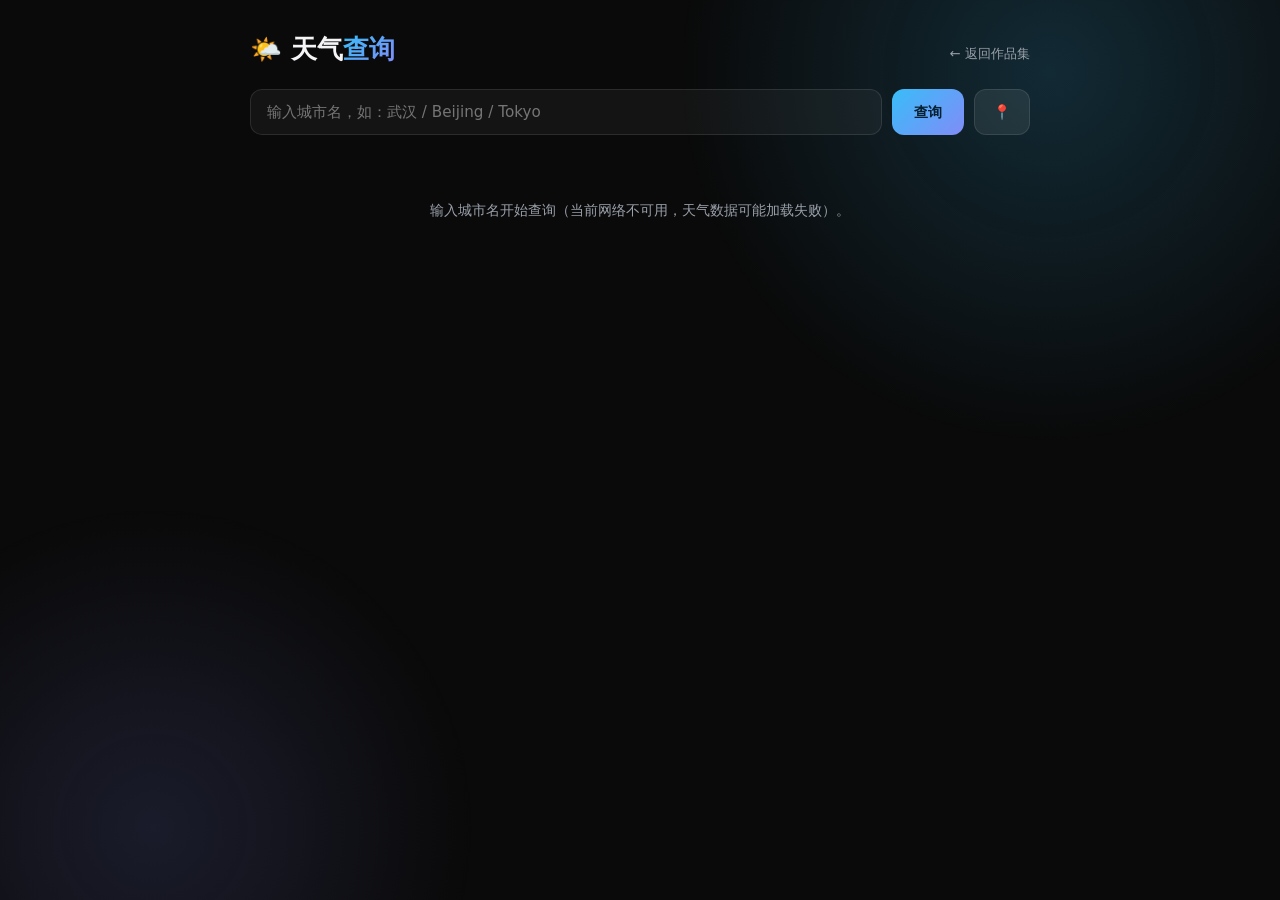
==== weather/index.html @ 60bd914d "feat: Vibe Coding 个人作品集 + 5 个实践工具项目 - 个人作品集网站（深色科技感单页） - 待办事项应用（进阶版） - Markdown 笔记应用 - 番茄钟计时器 - 天气查询" ====
<!DOCTYPE html>
<html lang="zh-CN">
<head>
<meta charset="UTF-8" />
<meta name="viewport" content="width=device-width, initial-scale=1.0" />
<title>天气查询</title>
<style>
  :root {
    --bg: #0a0a0a;
    --panel: rgba(255,255,255,.045);
    --panel-2: rgba(255,255,255,.08);
    --border: rgba(255,255,255,.1);
    --text: #f5f5f7;
    --muted: #9aa0aa;
    --sky-1: #38bdf8;
    --sky-2: #818cf8;
    --font: -apple-system,BlinkMacSystemFont,"Segoe UI","PingFang SC","Microsoft YaHei",system-ui,sans-serif;
  }
  * { box-sizing: border-box; margin: 0; padding: 0; }
  body {
    font-family: var(--font); background: var(--bg); color: var(--text);
    min-height: 100vh; padding: 32px 20px 60px; -webkit-font-smoothing: antialiased;
  }
  body::before {
    content: ""; position: fixed; inset: 0; z-index: -1; pointer-events: none;
    background:
      radial-gradient(600px 600px at 82% 8%, rgba(56,189,248,.18), transparent 62%),
      radial-gradient(520px 520px at 12% 92%, rgba(129,140,248,.14), transparent 62%);
  }
  .wrap { max-width: 780px; margin: 0 auto; }
  .head { display: flex; align-items: baseline; justify-content: space-between; margin-bottom: 22px; }
  h1 { font-size: 1.6rem; font-weight: 800; }
  h1 span { background: linear-gradient(135deg, var(--sky-1), var(--sky-2)); -webkit-background-clip: text; background-clip: text; color: transparent; }
  .head a { font-size: .82rem; color: var(--muted); text-decoration: none; }
  .head a:hover { color: var(--sky-1); }

  /* 搜索 */
  .search-row { display: flex; gap: 10px; margin-bottom: 8px; }
  .search-row input {
    flex: 1; font: inherit; font-size: .95rem; color: var(--text);
    background: var(--panel); border: 1px solid var(--border); border-radius: 12px;
    padding: 13px 16px; outline: none; transition: border-color .2s ease, box-shadow .2s ease;
  }
  .search-row input:focus { border-color: var(--sky-1); box-shadow: 0 0 0 3px rgba(56,189,248,.15); }
  .btn {
    font: inherit; font-size: .9rem; font-weight: 700; cursor: pointer; white-space: nowrap;
    border: none; border-radius: 12px; padding: 13px 22px; color: #052030;
    background: linear-gradient(135deg, var(--sky-1), var(--sky-2));
    transition: transform .2s ease, filter .2s ease;
  }
  .btn:hover { transform: translateY(-1px); filter: brightness(1.07); }
  .btn--ghost {
    background: var(--panel-2); color: var(--text); border: 1px solid var(--border);
    font-weight: 600; padding: 13px 18px;
  }
  .btn--ghost:hover { border-color: var(--sky-1); filter: none; }

  .suggest {
    position: relative; margin-bottom: 10px;
    background: var(--panel); border: 1px solid var(--border); border-radius: 12px;
    overflow: hidden; display: none;
  }
  .suggest.is-open { display: block; }
  .suggest button {
    display: block; width: 100%; text-align: left; padding: 11px 16px;
    font: inherit; font-size: .88rem; color: var(--text); background: transparent;
    border: none; border-bottom: 1px solid rgba(255,255,255,.05); cursor: pointer;
  }
  .suggest button:last-child { border-bottom: none; }
  .suggest button:hover { background: var(--panel-2); }
  .suggest small { color: var(--muted); margin-left: 6px; }

  /* 收藏 */
  .favs { display: flex; flex-wrap: wrap; gap: 8px; margin: 14px 0 22px; min-height: 0; }
  .fav {
    display: inline-flex; align-items: center; gap: 8px; font-size: .82rem;
    padding: 7px 12px; border-radius: 999px; cursor: pointer;
    background: var(--panel); border: 1px solid var(--border); color: var(--text);
    transition: all .2s ease;
  }
  .fav:hover { border-color: var(--sky-1); background: var(--panel-2); }
  .fav .x { color: var(--muted); font-size: .78rem; }
  .fav .x:hover { color: #f87171; }

  /* 当前天气 */
  .current {
    background: var(--panel); border: 1px solid var(--border); border-radius: 22px;
    padding: 26px 28px; margin-bottom: 18px; display: none;
  }
  .current.is-on { display: block; animation: rise .35s ease; }
  @keyframes rise { from { opacity: 0; transform: translateY(10px); } }
  .current__top { display: flex; justify-content: space-between; gap: 18px; align-items: flex-start; }
  .current__city { font-size: 1.15rem; font-weight: 700; }
  .current__time { font-size: .78rem; color: var(--muted); margin-top: 2px; }
  .current__icon { font-size: 3.4rem; line-height: 1; }
  .current__temp { display: flex; align-items: flex-end; gap: 6px; margin: 10px 0 4px; }
  .current__temp b { font-size: 3.4rem; font-weight: 800; line-height: 1; font-variant-numeric: tabular-nums; }
  .current__temp span { font-size: 1rem; color: var(--muted); padding-bottom: 8px; }
  .current__desc { color: var(--muted); font-size: .92rem; }
  .current__grid { display: grid; grid-template-columns: repeat(4, 1fr); gap: 10px; margin-top: 20px; }
  .metric { background: rgba(255,255,255,.03); border: 1px solid var(--border); border-radius: 13px; padding: 12px; text-align: center; }
  .metric b { display: block; font-size: 1.05rem; font-variant-numeric: tabular-nums; }
  .metric span { font-size: .72rem; color: var(--muted); }

  /* 预报 */
  .forecast { display: none; }
  .forecast.is-on { display: block; }
  .forecast h2 { font-size: .82rem; letter-spacing: .12em; color: var(--muted); text-transform: uppercase; margin-bottom: 12px; }
  .forecast__list { display: grid; grid-template-columns: repeat(5, 1fr); gap: 10px; }
  .day {
    background: var(--panel); border: 1px solid var(--border); border-radius: 15px;
    padding: 14px 10px; text-align: center; transition: border-color .2s ease, transform .2s ease;
  }
  .day:hover { border-color: var(--sky-1); transform: translateY(-2px); }
  .day__name { font-size: .78rem; color: var(--muted); }
  .day__icon { font-size: 1.6rem; margin: 6px 0; }
  .day__hi { font-size: .9rem; font-weight: 700; }
  .day__lo { font-size: .76rem; color: var(--muted); }

  /* 状态提示 */
  .hint { text-align: center; color: var(--muted); font-size: .88rem; padding: 30px 0; }
  .hint--error { color: #fca5a5; }
  .spinner {
    width: 26px; height: 26px; border-radius: 50%; margin: 0 auto 12px;
    border: 2.5px solid rgba(255,255,255,.12); border-top-color: var(--sky-1);
    animation: spin .8s linear infinite;
  }
  @keyframes spin { to { transform: rotate(360deg); } }

  @media (max-width: 640px) {
    .current__grid { grid-template-columns: repeat(2, 1fr); }
    .forecast__list { grid-template-columns: repeat(3, 1fr); }
    .search-row { flex-wrap: wrap; }
    .search-row input { flex: 1 1 100%; }
  }
</style>
</head>
<body>
<div class="wrap">
  <div class="head">
    <h1>🌤️ 天气<span>查询</span></h1>
    <a href="../index.html">← 返回作品集</a>
  </div>

  <div class="search-row">
    <input id="cityInput" type="search" placeholder="输入城市名，如：武汉 / Beijing / Tokyo" autocomplete="off" />
    <button class="btn" id="searchBtn">查询</button>
    <button class="btn btn--ghost" id="locateBtn" title="使用当前定位">📍</button>
  </div>
  <div class="suggest" id="suggest"></div>

  <div class="favs" id="favs"></div>

  <div class="current" id="current">
    <div class="current__top">
      <div>
        <div class="current__city" id="cityName">—</div>
        <div class="current__time" id="localTime">—</div>
      </div>
      <div class="current__icon" id="curIcon">🌡️</div>
    </div>
    <div class="current__temp"><b id="curTemp">--</b><span>°C</span></div>
    <p class="current__desc" id="curDesc">—</p>
    <div class="current__grid">
      <div class="metric"><b id="mFeel">--°</b><span>体感</span></div>
      <div class="metric"><b id="mHum">--%</b><span>湿度</span></div>
      <div class="metric"><b id="mWind">--</b><span>风速 km/h</span></div>
      <div class="metric"><b id="mHi">--°</b><span>今日最高</span></div>
    </div>
  </div>

  <div class="forecast" id="forecast">
    <h2>未来 5 天</h2>
    <div class="forecast__list" id="forecastList"></div>
  </div>

  <div id="status"></div>
</div>

<script>
/* ============================================================
   天气查询应用
   数据源：Open-Meteo（免费、免 API Key）
   - 地理编码：https://geocoding-api.open-meteo.com
   - 预报接口：https://api.open-meteo.com
   ============================================================ */

const GEO_URL = "https://geocoding-api.open-meteo.com/v1/search";
const WX_URL = "https://api.open-meteo.com/v1/forecast";
const STORAGE_KEY = "vibe_weather_favs_v1";

/* WMO 天气代码 → 文案 + 图标 */
const WMO = {
  0:  ["晴", "☀️"],
  1:  ["大部晴朗", "🌤️"], 2: ["多云", "⛅"], 3: ["阴天", "☁️"],
  45: ["雾", "🌫️"], 48: ["霜雾", "🌫️"],
  51: ["毛毛雨（轻）", "🌦️"], 53: ["毛毛雨", "🌦️"], 55: ["毛毛雨（密）", "🌧️"],
  56: ["冻毛毛雨", "🌧️"], 57: ["冻毛毛雨（密）", "🌧️"],
  61: ["小雨", "🌦️"], 63: ["中雨", "🌧️"], 65: ["大雨", "🌧️"],
  66: ["冻雨", "🌧️"], 67: ["冻雨（强）", "🌧️"],
  71: ["小雪", "🌨️"], 73: ["中雪", "🌨️"], 75: ["大雪", "❄️"],
  77: ["雪粒", "🌨️"],
  80: ["阵雨", "🌦️"], 81: ["阵雨（强）", "🌧️"], 82: ["暴雨", "⛈️"],
  85: ["阵雪", "🌨️"], 86: ["强阵雪", "❄️"],
  95: ["雷雨", "⛈️"], 96: ["雷雨伴冰雹", "⛈️"], 99: ["强雷雨伴冰雹", "⛈️"],
};

const wmo = (code) => WMO[code] || ["未知天气", "🌡️"];

/* ---------- DOM ---------- */
const cityInput = document.getElementById("cityInput");
const suggestEl = document.getElementById("suggest");
const favsEl = document.getElementById("favs");
const currentEl = document.getElementById("current");
const forecastEl = document.getElementById("forecast");
const statusEl = document.getElementById("status");

/* ---------- 状态 ---------- */
let favorites = [];
let suggestTimer = null;
let activePlace = null; // { name, latitude, longitude, country }

/* ============================================================
   工具
   ============================================================ */
function setStatus(html, isError = false) {
  statusEl.innerHTML = html;
  statusEl.className = "hint" + (isError ? " hint--error" : "");
}

function clearStatus() {
  statusEl.innerHTML = "";
}

function loading(text) {
  setStatus('<div class="spinner"></div>' + text);
}

/* ============================================================
   地理编码搜索（带防抖 + 候选列表）
   ============================================================ */
async function searchPlaces(name) {
  const url = `${GEO_URL}?name=${encodeURIComponent(name)}&count=6&language=zh&format=json`;
  const res = await fetch(url);
  if (!res.ok) throw new Error("地理编码请求失败");
  const data = await res.json();
  return data.results || [];
}

function renderSuggest(list) {
  suggestEl.innerHTML = "";
  if (!list.length) {
    suggestEl.classList.remove("is-open");
    return;
  }
  list.forEach((p) => {
    const btn = document.createElement("button");
    btn.innerHTML = `${p.name}<small>${[p.admin1, p.country].filter(Boolean).join(" · ")}</small>`;
    btn.addEventListener("click", () => {
      suggestEl.classList.remove("is-open");
      loadWeather(p);
    });
    suggestEl.appendChild(btn);
  });
  suggestEl.classList.add("is-open");
}

cityInput.addEventListener("input", () => {
  const val = cityInput.value.trim();
  clearTimeout(suggestTimer);
  if (val.length < 1) {
    suggestEl.classList.remove("is-open");
    return;
  }
  suggestTimer = setTimeout(async () => {
    try {
      const list = await searchPlaces(val);
      renderSuggest(list);
    } catch (e) {
      /* 输入过程中的网络抖动忽略 */
    }
  }, 400);
});

cityInput.addEventListener("keydown", (e) => {
  if (e.key === "Enter") {
    e.preventDefault();
    doSearch();
  }
});

document.getElementById("searchBtn").addEventListener("click", doSearch);

async function doSearch() {
  const name = cityInput.value.trim();
  if (!name) return;

  suggestEl.classList.remove("is-open");
  loading("正在定位城市…");

  try {
    const list = await searchPlaces(name);
    if (list.length === 0) {
      setStatus(`😢 找不到城市「${name}」，换个写法试试（英文名也可以）？`, true);
      return;
    }
    await loadWeather(list[0]);
  } catch (e) {
    setStatus("⚠️ 网络请求失败，请检查网络后重试。", true);
  }
}

/* ============================================================
   加载天气数据
   ============================================================ */
async function loadWeather(place) {
  activePlace = place;
  loading("正在获取天气数据…");

  const params = new URLSearchParams({
    latitude: place.latitude,
    longitude: place.longitude,
    current: "temperature_2m,relative_humidity_2m,apparent_temperature,weather_code,wind_speed_10m",
    daily: "weather_code,temperature_2m_max,temperature_2m_min",
    timezone: "auto",
    forecast_days: "5",
  });

  try {
    const res = await fetch(`${WX_URL}?${params.toString()}`);
    if (!res.ok) throw new Error("weather api error");
    const data = await res.json();
    renderWeather(place, data);
    clearStatus();
  } catch (e) {
    setStatus("⚠️ 天气数据获取失败，可能是网络问题，请稍后重试。", true);
  }
}

/* ============================================================
   渲染
   ============================================================ */
function renderWeather(place, data) {
  const cur = data.current;
  const daily = data.daily;
  const [desc, icon] = wmo(cur.weather_code);

  const label = place.name + (place.admin1 ? "，" + place.admin1 : "");
  document.getElementById("cityName").textContent = label;
  document.getElementById("localTime").textContent =
    "当地时间 " + new Date(cur.time).toLocaleString("zh-CN", { hour12: false }) +
    " · 数据来源 Open-Meteo";

  document.getElementById("curIcon").textContent = icon;
  document.getElementById("curTemp").textContent = Math.round(cur.temperature_2m);
  document.getElementById("curDesc").textContent = desc;

  document.getElementById("mFeel").textContent = Math.round(cur.apparent_temperature) + "°";
  document.getElementById("mHum").textContent = cur.relative_humidity_2m + "%";
  document.getElementById("mWind").textContent = Math.round(cur.wind_speed_10m);

  // 今日最高温
  if (daily && daily.temperature_2m_max) {
    document.getElementById("mHi").textContent = Math.round(daily.temperature_2m_max[0]) + "°";
  }

  currentEl.classList.add("is-on");

  // 未来 5 天
  if (daily && daily.time) {
    const list = document.getElementById("forecastList");
    list.innerHTML = "";

    daily.time.forEach((dateStr, i) => {
      const d = new Date(dateStr + "T00:00:00");
      const name = i === 0 ? "今天" : i === 1 ? "明天" : "周" + "日一二三四五六"[d.getDay()];
      const [dDesc, dIcon] = wmo(daily.weather_code[i]);

      const el = document.createElement("div");
      el.className = "day";
      el.title = dDesc;
      el.innerHTML = `
        <div class="day__name">${name}</div>
        <div class="day__icon">${dIcon}</div>
        <div class="day__hi">${Math.round(daily.temperature_2m_max[i])}°</div>
        <div class="day__lo">${Math.round(daily.temperature_2m_min[i])}°</div>`;
      list.appendChild(el);
    });

    forecastEl.classList.add("is-on");
  }

  cityInput.value = "";
  cityInput.placeholder = place.name + (place.country ? "（" + place.country + "）" : "");

  // 已收藏则高亮按钮？简单处理：更新收藏列表
  renderFavs();
}

/* ============================================================
   定位
   ============================================================ */
document.getElementById("locateBtn").addEventListener("click", () => {
  if (!navigator.geolocation) {
    setStatus("当前浏览器不支持定位。", true);
    return;
  }
  loading("正在获取定位…");

  navigator.geolocation.getCurrentPosition(
    async (pos) => {
      const place = {
        name: "我的位置",
        latitude: pos.coords.latitude,
        longitude: pos.coords.longitude,
        country: "",
      };
      await loadWeather(place);
    },
    () => {
      setStatus("📍 定位被拒绝或失败，可以直接输入城市名查询。", true);
    },
    { timeout: 8000 }
  );
});

/* ============================================================
   收藏城市
   ============================================================ */
function loadFavs() {
  try {
    favorites = JSON.parse(localStorage.getItem(STORAGE_KEY) || "[]");
  } catch (e) {
    favorites = [];
  }
  renderFavs();
}

function saveFavs() {
  localStorage.setItem(STORAGE_KEY, JSON.stringify(favorites));
}

function renderFavs() {
  favsEl.innerHTML = "";

  // 当前城市可以收藏
  if (activePlace) {
    const exists = favorites.some(
      (f) => Math.abs(f.latitude - activePlace.latitude) < 0.01 &&
             Math.abs(f.longitude - activePlace.longitude) < 0.01
    );
    if (!exists) {
      const btn = document.createElement("button");
      btn.className = "fav";
      btn.innerHTML = "＋ 收藏「" + activePlace.name + "」";
      btn.addEventListener("click", () => {
        favorites.push({
          name: activePlace.name,
          latitude: activePlace.latitude,
          longitude: activePlace.longitude,
          country: activePlace.country,
        });
        saveFavs();
        renderFavs();
      });
      favsEl.appendChild(btn);
    }
  }

  favorites.forEach((f, idx) => {
    const el = document.createElement("span");
    el.className = "fav";
    el.innerHTML = `📍 ${f.name}<span class="x" title="删除">✕</span>`;

    el.addEventListener("click", (e) => {
      if (e.target.classList.contains("x")) {
        favorites.splice(idx, 1);
        saveFavs();
        renderFavs();
        return;
      }
      loadWeather(f);
    });

    favsEl.appendChild(el);
  });
}

/* ============================================================
   初始化：默认加载武汉（有网络时自动查询一次做演示）
   ============================================================ */
loadFavs();

setStatus("输入城市名开始查询，或点 📍 使用当前位置；已收藏的城市会显示在上方。");

(async () => {
  try {
    const list = await searchPlaces("武汉");
    if (list.length) await loadWeather(list[0]);
    else setStatus("输入城市名开始查询。");
  } catch (e) {
    setStatus("输入城市名开始查询（当前网络不可用，天气数据可能加载失败）。");
  }
})();
</script>
</body>
</html>
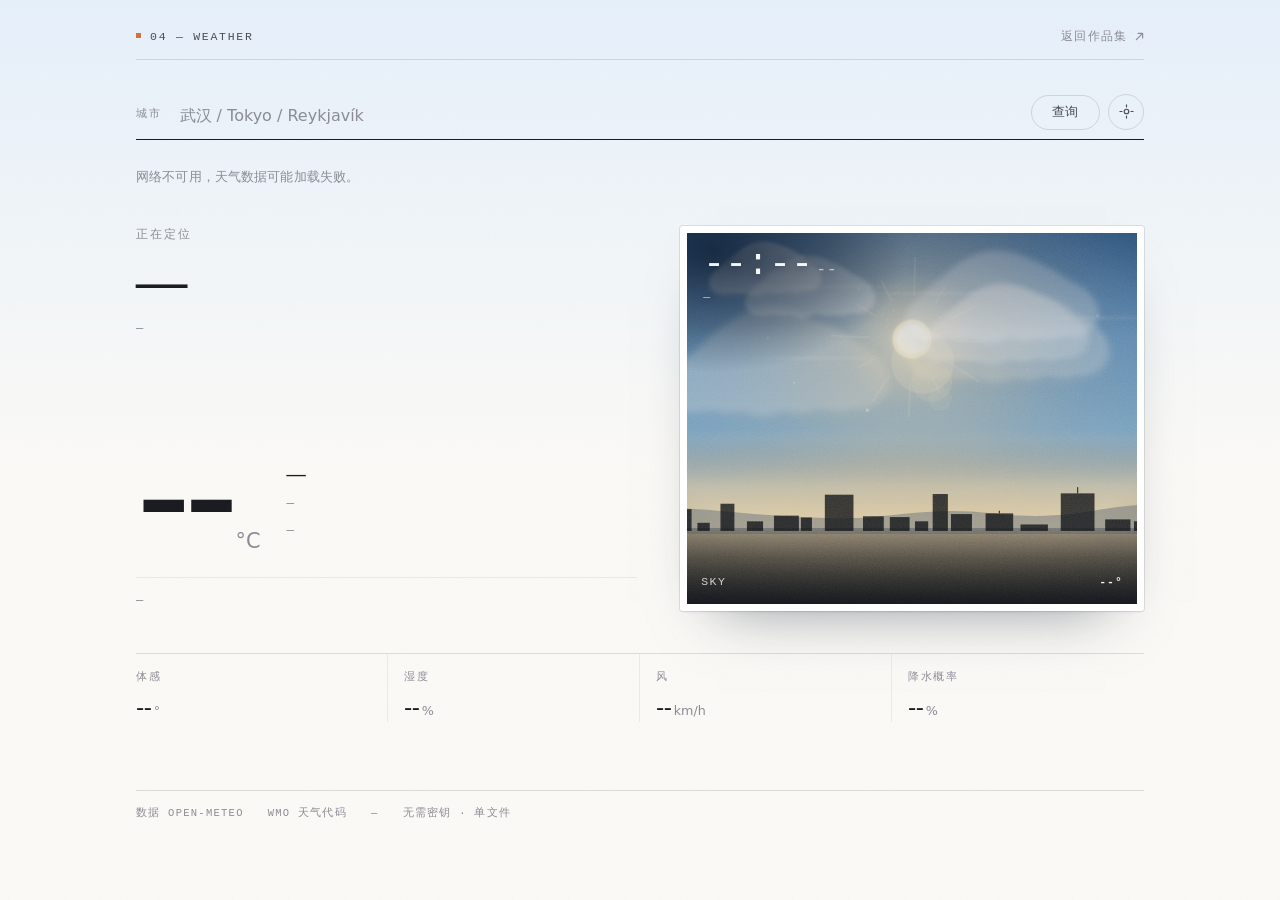
==== commit e7653caa: "weather: 重做为二次元天气窗 - 纸白页面 + 装裱式天空窗（白画框 + 柔和投影） - 程序化新海诚式天空：按真实日出日落定位太阳、光晕呼吸、镜头光斑、光尘、高空卷云 - 天气联动：晴/多云" ====
--- a/weather/index.html
+++ b/weather/index.html
@@ -3,504 +3,1809 @@
 <head>
 <meta charset="UTF-8" />
 <meta name="viewport" content="width=device-width, initial-scale=1.0" />
-<title>天气查询</title>
+<meta name="color-scheme" content="light" />
+<meta name="description" content="天气 · 一块会变的天空。数据来自 Open-Meteo。" />
+<title>天气 · 04 — WEATHER</title>
 <style>
-  :root {
-    --bg: #0a0a0a;
-    --panel: rgba(255,255,255,.045);
-    --panel-2: rgba(255,255,255,.08);
-    --border: rgba(255,255,255,.1);
-    --text: #f5f5f7;
-    --muted: #9aa0aa;
-    --sky-1: #38bdf8;
-    --sky-2: #818cf8;
-    --font: -apple-system,BlinkMacSystemFont,"Segoe UI","PingFang SC","Microsoft YaHei",system-ui,sans-serif;
-  }
-  * { box-sizing: border-box; margin: 0; padding: 0; }
-  body {
-    font-family: var(--font); background: var(--bg); color: var(--text);
-    min-height: 100vh; padding: 32px 20px 60px; -webkit-font-smoothing: antialiased;
-  }
-  body::before {
-    content: ""; position: fixed; inset: 0; z-index: -1; pointer-events: none;
-    background:
-      radial-gradient(600px 600px at 82% 8%, rgba(56,189,248,.18), transparent 62%),
-      radial-gradient(520px 520px at 12% 92%, rgba(129,140,248,.14), transparent 62%);
-  }
-  .wrap { max-width: 780px; margin: 0 auto; }
-  .head { display: flex; align-items: baseline; justify-content: space-between; margin-bottom: 22px; }
-  h1 { font-size: 1.6rem; font-weight: 800; }
-  h1 span { background: linear-gradient(135deg, var(--sky-1), var(--sky-2)); -webkit-background-clip: text; background-clip: text; color: transparent; }
-  .head a { font-size: .82rem; color: var(--muted); text-decoration: none; }
-  .head a:hover { color: var(--sky-1); }
-
-  /* 搜索 */
-  .search-row { display: flex; gap: 10px; margin-bottom: 8px; }
-  .search-row input {
-    flex: 1; font: inherit; font-size: .95rem; color: var(--text);
-    background: var(--panel); border: 1px solid var(--border); border-radius: 12px;
-    padding: 13px 16px; outline: none; transition: border-color .2s ease, box-shadow .2s ease;
-  }
-  .search-row input:focus { border-color: var(--sky-1); box-shadow: 0 0 0 3px rgba(56,189,248,.15); }
-  .btn {
-    font: inherit; font-size: .9rem; font-weight: 700; cursor: pointer; white-space: nowrap;
-    border: none; border-radius: 12px; padding: 13px 22px; color: #052030;
-    background: linear-gradient(135deg, var(--sky-1), var(--sky-2));
-    transition: transform .2s ease, filter .2s ease;
-  }
-  .btn:hover { transform: translateY(-1px); filter: brightness(1.07); }
-  .btn--ghost {
-    background: var(--panel-2); color: var(--text); border: 1px solid var(--border);
-    font-weight: 600; padding: 13px 18px;
-  }
-  .btn--ghost:hover { border-color: var(--sky-1); filter: none; }
-
-  .suggest {
-    position: relative; margin-bottom: 10px;
-    background: var(--panel); border: 1px solid var(--border); border-radius: 12px;
-    overflow: hidden; display: none;
-  }
-  .suggest.is-open { display: block; }
-  .suggest button {
-    display: block; width: 100%; text-align: left; padding: 11px 16px;
-    font: inherit; font-size: .88rem; color: var(--text); background: transparent;
-    border: none; border-bottom: 1px solid rgba(255,255,255,.05); cursor: pointer;
-  }
-  .suggest button:last-child { border-bottom: none; }
-  .suggest button:hover { background: var(--panel-2); }
-  .suggest small { color: var(--muted); margin-left: 6px; }
-
-  /* 收藏 */
-  .favs { display: flex; flex-wrap: wrap; gap: 8px; margin: 14px 0 22px; min-height: 0; }
-  .fav {
-    display: inline-flex; align-items: center; gap: 8px; font-size: .82rem;
-    padding: 7px 12px; border-radius: 999px; cursor: pointer;
-    background: var(--panel); border: 1px solid var(--border); color: var(--text);
-    transition: all .2s ease;
-  }
-  .fav:hover { border-color: var(--sky-1); background: var(--panel-2); }
-  .fav .x { color: var(--muted); font-size: .78rem; }
-  .fav .x:hover { color: #f87171; }
-
-  /* 当前天气 */
-  .current {
-    background: var(--panel); border: 1px solid var(--border); border-radius: 22px;
-    padding: 26px 28px; margin-bottom: 18px; display: none;
-  }
-  .current.is-on { display: block; animation: rise .35s ease; }
-  @keyframes rise { from { opacity: 0; transform: translateY(10px); } }
-  .current__top { display: flex; justify-content: space-between; gap: 18px; align-items: flex-start; }
-  .current__city { font-size: 1.15rem; font-weight: 700; }
-  .current__time { font-size: .78rem; color: var(--muted); margin-top: 2px; }
-  .current__icon { font-size: 3.4rem; line-height: 1; }
-  .current__temp { display: flex; align-items: flex-end; gap: 6px; margin: 10px 0 4px; }
-  .current__temp b { font-size: 3.4rem; font-weight: 800; line-height: 1; font-variant-numeric: tabular-nums; }
-  .current__temp span { font-size: 1rem; color: var(--muted); padding-bottom: 8px; }
-  .current__desc { color: var(--muted); font-size: .92rem; }
-  .current__grid { display: grid; grid-template-columns: repeat(4, 1fr); gap: 10px; margin-top: 20px; }
-  .metric { background: rgba(255,255,255,.03); border: 1px solid var(--border); border-radius: 13px; padding: 12px; text-align: center; }
-  .metric b { display: block; font-size: 1.05rem; font-variant-numeric: tabular-nums; }
-  .metric span { font-size: .72rem; color: var(--muted); }
-
-  /* 预报 */
-  .forecast { display: none; }
-  .forecast.is-on { display: block; }
-  .forecast h2 { font-size: .82rem; letter-spacing: .12em; color: var(--muted); text-transform: uppercase; margin-bottom: 12px; }
-  .forecast__list { display: grid; grid-template-columns: repeat(5, 1fr); gap: 10px; }
-  .day {
-    background: var(--panel); border: 1px solid var(--border); border-radius: 15px;
-    padding: 14px 10px; text-align: center; transition: border-color .2s ease, transform .2s ease;
-  }
-  .day:hover { border-color: var(--sky-1); transform: translateY(-2px); }
-  .day__name { font-size: .78rem; color: var(--muted); }
-  .day__icon { font-size: 1.6rem; margin: 6px 0; }
-  .day__hi { font-size: .9rem; font-weight: 700; }
-  .day__lo { font-size: .76rem; color: var(--muted); }
-
-  /* 状态提示 */
-  .hint { text-align: center; color: var(--muted); font-size: .88rem; padding: 30px 0; }
-  .hint--error { color: #fca5a5; }
-  .spinner {
-    width: 26px; height: 26px; border-radius: 50%; margin: 0 auto 12px;
-    border: 2.5px solid rgba(255,255,255,.12); border-top-color: var(--sky-1);
-    animation: spin .8s linear infinite;
-  }
-  @keyframes spin { to { transform: rotate(360deg); } }
-
-  @media (max-width: 640px) {
-    .current__grid { grid-template-columns: repeat(2, 1fr); }
-    .forecast__list { grid-template-columns: repeat(3, 1fr); }
-    .search-row { flex-wrap: wrap; }
-    .search-row input { flex: 1 1 100%; }
-  }
+/* ============================================================
+   天气 · 04 — WEATHER
+   纸白页 + 深色天空窗。零依赖，单文件。
+   ============================================================ */
+
+:root{
+  --paper:      #fbfaf7;
+  --paper-2:    #f3f1eb;
+  --ink:        #1b1c22;
+  --ink-2:      #4c4d56;
+  --ink-3:      #8b8c96;
+  --line:       rgba(27,28,34,.13);
+  --line-2:     rgba(27,28,34,.065);
+  --ember:      #d2703a;
+
+  --serif: "Noto Serif SC","Source Han Serif SC","Songti SC","STSong",Georgia,SimSun,serif;
+  --sans: -apple-system,BlinkMacSystemFont,"Segoe UI","PingFang SC","Hiragino Sans GB","Microsoft YaHei",system-ui,sans-serif;
+  --mono: ui-monospace,"SF Mono","Cascadia Mono",Consolas,"Liberation Mono",monospace;
+
+  --gut: clamp(20px, 5vw, 56px);
+}
+
+*,*::before,*::after{ box-sizing:border-box; }
+
+html{ -webkit-text-size-adjust:100%; }
+
+body{
+  margin:0;
+  min-height:100vh;
+  background:
+    linear-gradient(180deg, #e6f0fb 0, rgba(230,240,251,0) 460px),
+    var(--paper);
+  color:var(--ink);
+  font-family:var(--sans);
+  font-size:16px;
+  line-height:1.55;
+  -webkit-font-smoothing:antialiased;
+  -moz-osx-font-smoothing:grayscale;
+  text-rendering:optimizeLegibility;
+}
+
+/* 纸张颗粒：只在纸面上透出极淡的一层 */
+body::before{
+  content:"";
+  position:fixed; inset:0; z-index:0; pointer-events:none;
+  background-image:url("data:image/svg+xml,%3Csvg xmlns='http://www.w3.org/2000/svg' width='140' height='140'%3E%3Cfilter id='n'%3E%3CfeTurbulence type='fractalNoise' baseFrequency='.82' numOctaves='4' stitchTiles='stitch'/%3E%3CfeColorMatrix type='saturate' values='0'/%3E%3C/filter%3E%3Crect width='140' height='140' filter='url(%23n)'/%3E%3C/svg%3E");
+  background-size:140px 140px;
+  opacity:.042;
+  mix-blend-mode:multiply;
+}
+
+::selection{ background:var(--ink); color:var(--paper); }
+
+:focus-visible{ outline:1.5px solid var(--ink); outline-offset:3px; }
+
+.page{
+  position:relative; z-index:1;
+  max-width:1120px;
+  margin:0 auto;
+  padding:28px var(--gut) 72px;
+}
+
+/* ---------- 顶部栏 ---------- */
+.chrome{
+  display:flex; align-items:center; justify-content:space-between; gap:16px;
+  padding-bottom:13px;
+  border-bottom:1px solid var(--line);
+  font-family:var(--mono);
+  font-size:11.5px;
+  letter-spacing:.15em;
+  text-transform:uppercase;
+  color:var(--ink-3);
+}
+.chrome__id{ color:var(--ink-2); display:inline-flex; align-items:center; gap:9px; }
+.chrome__id::before{
+  content:""; width:5px; height:5px; background:var(--ember);
+  display:inline-block; transform:translateY(-1px);
+}
+.chrome__back{
+  color:var(--ink-3); text-decoration:none; letter-spacing:.13em;
+  transition:color .25s ease;
+  display:inline-flex; align-items:center; gap:7px;
+}
+.chrome__back:hover{ color:var(--ink); }
+.chrome__back svg{ transition:transform .25s ease; }
+.chrome__back:hover svg{ transform:translate(2px,-2px); }
+
+/* ---------- 搜索 ---------- */
+.finder-wrap{ position:relative; z-index:30; }
+.finder{
+  display:flex; align-items:flex-end; gap:0;
+  margin-top:clamp(22px,3.4vw,34px);
+  border-bottom:1px solid var(--ink);
+  padding-bottom:9px;
+}
+.finder__k{
+  font-family:var(--mono); font-size:11px; letter-spacing:.16em;
+  text-transform:uppercase; color:var(--ink-3);
+  padding-bottom:7px; margin-right:16px; white-space:nowrap;
+}
+.finder input{
+  flex:1 1 auto; min-width:0;
+  border:0; background:transparent; padding:5px 2px;
+  font-family:var(--sans); font-size:16px; color:var(--ink);
+  outline:none; appearance:none;
+}
+.finder input::placeholder{ color:var(--ink-3); }
+.finder input::-webkit-search-cancel-button{ -webkit-appearance:none; }
+
+.finder__go,
+.finder__geo{
+  border:1px solid var(--line);
+  background:transparent; color:var(--ink-2);
+  font-family:var(--sans); font-size:12.5px;
+  cursor:pointer;
+  transition:background .2s ease, color .2s ease, border-color .2s ease;
+}
+.finder__go{
+  padding:8px 20px; border-radius:999px; margin-left:18px;
+  letter-spacing:.06em;
+}
+.finder__go:hover{ background:var(--ink); color:var(--paper); border-color:var(--ink); }
+.finder__geo{
+  display:grid; place-items:center;
+  width:36px; height:36px; padding:0; margin-left:8px; border-radius:50%;
+}
+.finder__geo:hover{ border-color:var(--ink); color:var(--ink); }
+.finder__geo.is-busy{ color:var(--ember); border-color:var(--ember); animation:pulse 1.4s ease-in-out infinite; }
+@keyframes pulse{ 50%{ opacity:.45; } }
+
+/* ---------- 建议下拉 ---------- */
+.suggest{
+  display:none;
+  position:absolute;
+  top:calc(100% + 8px); left:0;
+  width:min(600px,100%);
+  border:1px solid var(--line);
+  background:var(--paper);
+  box-shadow:0 14px 34px -18px rgba(22,21,15,.35);
+  z-index:60;
+}
+.suggest.is-open{ display:block; }
+.suggest button{
+  display:flex; align-items:baseline; justify-content:space-between; gap:14px;
+  width:100%; text-align:left; padding:11px 16px;
+  font:inherit; font-size:14px; color:var(--ink);
+  background:transparent; border:0; cursor:pointer;
+  border-bottom:1px solid var(--line-2);
+  transition:background .16s ease;
+}
+.suggest button:last-child{ border-bottom:0; }
+.suggest button:hover{ background:var(--paper-2); }
+.suggest small{
+  font-family:var(--mono); font-size:10.5px; letter-spacing:.08em;
+  color:var(--ink-3); white-space:nowrap;
+}
+
+/* ---------- 收藏 ---------- */
+.chips{ display:flex; flex-wrap:wrap; gap:7px; margin-top:14px; }
+.chip{
+  display:inline-flex; align-items:center; gap:7px;
+  padding:6px 13px; border-radius:999px;
+  border:1px solid var(--line);
+  font-size:12.5px; color:var(--ink-2);
+  background:transparent; cursor:pointer;
+  letter-spacing:.01em;
+  transition:background .18s ease, color .18s ease, border-color .18s ease;
+}
+.chip:hover{ background:var(--ink); color:var(--paper); border-color:var(--ink); }
+.chip__x{
+  font-family:var(--mono); font-size:10px; opacity:.45;
+  transition:opacity .18s ease, color .18s ease;
+  padding:0 1px;
+}
+.chip:hover .chip__x{ opacity:.85; }
+.chip__x:hover{ color:#e08a70; }
+
+/* ---------- 状态行 ---------- */
+.status{
+  margin:13px 0 0; min-height:21px;
+  font-size:13px; color:var(--ink-3); letter-spacing:.01em;
+}
+.status.is-err{ color:var(--ember); }
+.status .dots::after{
+  display:inline-block; width:1.4em; text-align:left;
+  content:""; animation:dots 1.3s steps(4,end) infinite;
+}
+@keyframes dots{ 0%{content:""} 25%{content:"."} 50%{content:".."} 75%{content:"..."} }
+
+/* ============================================================
+   主视觉
+   ============================================================ */
+.hero{
+  display:grid;
+  grid-template-columns:minmax(0,1fr) clamp(300px,46%,600px);
+  gap:clamp(24px,3.4vw,46px);
+  align-items:stretch;
+  margin-top:clamp(20px,3.2vw,38px);
+}
+.hero__col{
+  min-width:0;
+  display:flex; flex-direction:column;
+  justify-content:space-between;
+  gap:clamp(20px,3vw,34px);
+}
+.hero__head{ min-width:0; }
+.hero__foot{ display:flex; flex-direction:column; gap:clamp(14px,2vw,22px); }
+
+.kicker{
+  margin:0 0 10px;
+  font-family:var(--mono); font-size:11.5px; letter-spacing:.16em;
+  text-transform:uppercase; color:var(--ink-3);
+}
+.city{
+  margin:0;
+  font-family:var(--serif);
+  font-size:clamp(1.9rem,4.4vw,3.2rem);
+  font-weight:600; line-height:1.06; letter-spacing:-.012em;
+}
+
+.temprow{
+  display:flex; align-items:flex-end; gap:clamp(14px,2.4vw,26px);
+  margin-top:0;
+}
+.reading{
+  font-family:var(--sans);
+  font-size:clamp(4.4rem,13vw,9.6rem);
+  font-weight:300; line-height:.78; letter-spacing:-.05em;
+  font-variant-numeric:tabular-nums;
+  font-feature-settings:"tnum" 1;
+}
+.reading .neg{ margin-right:-.13em; }
+.reading__unit{
+  font-size:clamp(1rem,1.7vw,1.3rem); font-weight:400; color:var(--ink-3);
+  letter-spacing:0; margin-left:4px;
+}
+.temprow__side{ padding-bottom:clamp(6px,1.4vw,14px); min-width:0; }
+.cond{
+  margin:0;
+  font-family:var(--serif); font-size:clamp(1rem,1.6vw,1.2rem);
+  font-weight:600; letter-spacing:.01em;
+}
+.swing{
+  margin:7px 0 0;
+  font-family:var(--mono); font-size:12.5px; letter-spacing:.05em;
+  color:var(--ink-3); font-variant-numeric:tabular-nums;
+}
+.stamp{
+  margin:12px 0 0;
+  font-family:var(--mono); font-size:12px; letter-spacing:.08em;
+  color:var(--ink-3); text-transform:uppercase;
+  white-space:nowrap; overflow:hidden; text-overflow:ellipsis;
+}
+.sunline{
+  margin:0;
+  display:flex; flex-wrap:wrap; align-items:baseline; gap:4px 14px;
+  font-family:var(--mono); font-size:12px; letter-spacing:.07em;
+  color:var(--ink-3);
+  padding-top:clamp(10px,1.4vw,14px);
+  border-top:1px solid var(--line-2);
+}
+.sunline b{
+  font-weight:500; color:var(--ink-2);
+  font-variant-numeric:tabular-nums;
+}
+
+/* ---------- 天空窗（装裱的一幅天气插画） ---------- */
+.sky{
+  position:relative;
+  align-self:end;
+  margin:0;
+  aspect-ratio:4 / 3.32;
+  padding:7px;
+  background:#fff;
+  border-radius:3px;
+  box-shadow:
+    0 0 0 1px rgba(27,28,34,.10),
+    0 2px 4px -2px rgba(24,34,54,.10),
+    0 30px 60px -38px rgba(24,34,54,.55);
+}
+.sky__inner{
+  position:relative;
+  width:100%; height:100%;
+  overflow:hidden;
+  border-radius:1px;
+  background:#101418;
+}
+@supports not (aspect-ratio:1){ .sky{ height:308px; } }
+.sky canvas{
+  position:absolute; inset:0;
+  display:block; width:100%; height:100%;
+}
+.sky__grain{
+  position:absolute; inset:0; pointer-events:none;
+  background-image:url("data:image/svg+xml,%3Csvg xmlns='http://www.w3.org/2000/svg' width='180' height='180'%3E%3Cfilter id='g'%3E%3CfeTurbulence type='fractalNoise' baseFrequency='.9' numOctaves='3' stitchTiles='stitch'/%3E%3CfeColorMatrix type='saturate' values='0'/%3E%3C/filter%3E%3Crect width='180' height='180' filter='url(%23g)'/%3E%3C/svg%3E");
+  background-size:180px 180px;
+  mix-blend-mode:soft-light;
+  opacity:.55;
+}
+.sky__vig{
+  position:absolute; inset:0; pointer-events:none;
+  background:radial-gradient(120% 100% at 50% 42%, transparent 48%, rgba(10,18,32,.30) 100%);
+}
+/* 左上角压暗，保证时钟在任何天气下都看得清 */
+.sky__shade{
+  position:absolute; inset:0; pointer-events:none;
+  background:
+    radial-gradient(58% 44% at 6% 5%, rgba(5,14,32,.66), rgba(5,14,32,.30) 46%, transparent 74%),
+    linear-gradient(to bottom, rgba(5,14,32,.22), transparent 28%);
+}
+/* 整体压暗一点，白天不刺眼 */
+.sky__dim{
+  position:absolute; inset:0; pointer-events:none;
+  background:rgba(9,17,31,.12);
+}
+.sky__cap{
+  position:absolute; left:0; right:0; bottom:0;
+  display:flex; align-items:center; justify-content:space-between; gap:12px;
+  padding:12px 14px 13px;
+  font-family:var(--mono); font-size:11.5px; letter-spacing:.12em;
+  text-transform:uppercase;
+  color:rgba(255,255,255,.78);
+  background:linear-gradient(to top, rgba(6,12,24,.46), transparent);
+  pointer-events:none;
+}
+.sky__cap b{ font-weight:600; color:rgba(255,255,255,.96); letter-spacing:.09em; }
+
+/* 画面里的当地时间 */
+.sky__clock{
+  position:absolute; left:16px; top:14px;
+  color:rgba(255,255,255,.95);
+  text-shadow:0 1px 10px rgba(6,22,44,.45), 0 0 34px rgba(200,224,255,.20);
+  pointer-events:none;
+  line-height:1;
+}
+.sky__time{
+  display:flex; align-items:baseline; gap:3px;
+  font-family:var(--mono);
+  font-size:clamp(24px,3.1vw,36px);
+  font-weight:500;
+  letter-spacing:.01em;
+  font-variant-numeric:tabular-nums;
+}
+.sky__sec{
+  font-size:.46em; font-weight:400; opacity:.62;
+  letter-spacing:.04em;
+}
+.sky__date{
+  margin-top:8px;
+  font-family:var(--mono); font-size:11.5px; letter-spacing:.13em;
+  opacity:.72;
+}
+
+/* ============================================================
+   指标
+   ============================================================ */
+.metrics{
+  display:grid;
+  grid-template-columns:repeat(4,minmax(0,1fr));
+  margin-top:clamp(26px,4vw,42px);
+  border-top:1px solid var(--line);
+}
+.metric{
+  padding:15px 16px 2px 0;
+  border-right:1px solid var(--line-2);
+}
+.metric:last-child{ border-right:0; }
+.metric + .metric{ padding-left:16px; }
+.metric__k{
+  display:block; margin-bottom:8px;
+  font-family:var(--mono); font-size:11px; letter-spacing:.14em;
+  text-transform:uppercase; color:var(--ink-3);
+}
+.metric__v{
+  display:block;
+  font-size:clamp(1.02rem,1.85vw,1.42rem);
+  font-weight:450; letter-spacing:-.015em;
+  font-variant-numeric:tabular-nums;
+  line-height:1.15;
+}
+.metric__v small{
+  font-size:.56em; font-weight:400; color:var(--ink-3);
+  letter-spacing:0; margin-left:2px;
+}
+
+/* ============================================================
+   预报
+   ============================================================ */
+.outlook{ margin-top:clamp(32px,5vw,54px); }
+.outlook__head{
+  display:flex; align-items:baseline; justify-content:space-between; gap:16px;
+  padding-bottom:11px;
+  border-bottom:1px solid var(--line);
+}
+.outlook__head h2{
+  margin:0;
+  font-family:var(--mono); font-size:11.5px; font-weight:500;
+  letter-spacing:.16em; text-transform:uppercase; color:var(--ink-2);
+}
+.outlook__note{
+  font-family:var(--mono); font-size:11px; letter-spacing:.09em;
+  color:var(--ink-3);
+}
+
+.chart{ margin-top:20px; }
+.chart__plot{
+  position:relative;
+  height:132px;
+  margin:16px 0 6px;
+  color:var(--ink);
+}
+.chart__plot svg{
+  position:absolute; inset:0;
+  width:100%; height:100%;
+  overflow:visible;
+  display:block;
+}
+.chart__hi,
+.chart__lo{
+  position:absolute;
+  font-family:var(--mono);
+  font-variant-numeric:tabular-nums;
+  white-space:nowrap;
+  pointer-events:none;
+}
+.chart__hi{
+  font-size:12.5px; font-weight:600; color:var(--ink);
+  transform:translate(-50%,-142%);
+}
+.chart__lo{
+  font-size:11.5px; font-weight:400; color:var(--ink-3);
+  transform:translate(-50%,42%);
+}
+
+.chart__days{
+  display:grid;
+  grid-template-columns:repeat(5,minmax(0,1fr));
+  border-top:1px solid var(--line-2);
+  margin-top:12px;
+}
+.day{
+  padding:13px 8px 4px 0;
+  text-align:center;
+  border-right:1px solid var(--line-2);
+  min-width:0;
+}
+.day:last-child{ border-right:0; }
+.day__name{
+  font-family:var(--mono); font-size:11px; letter-spacing:.11em;
+  text-transform:uppercase; color:var(--ink-3);
+  white-space:nowrap;
+}
+.day__icon{
+  display:grid; place-items:center;
+  height:32px; margin:9px 0 8px;
+  color:var(--ink-2);
+}
+.day__pop{
+  display:inline-flex; align-items:center; gap:6px;
+  font-family:var(--mono); font-size:11px; letter-spacing:.04em;
+  color:var(--ink-3);
+  font-variant-numeric:tabular-nums;
+}
+.day__pop i{
+  display:block; width:22px; height:2px;
+  background:var(--line-2);
+  position:relative;
+}
+.day__pop i::after{
+  content:""; position:absolute; inset:0 auto 0 0;
+  width:var(--p); background:var(--ember); opacity:.72;
+}
+.day__pop--dry{ opacity:.4; }
+
+/* ---------- 页脚 ---------- */
+.colophon{
+  display:flex; flex-wrap:wrap; gap:6px 24px;
+  margin-top:clamp(38px,6vw,68px);
+  padding-top:14px;
+  border-top:1px solid var(--line);
+  font-family:var(--mono); font-size:10.5px; letter-spacing:.12em;
+  text-transform:uppercase; color:var(--ink-3);
+}
+.colophon span{ white-space:nowrap; }
+
+/* ---------- 载入前 ---------- */
+.is-loading .reading,
+.is-loading .city,
+.is-loading .cond{ opacity:.28; }
+.reading,.city,.cond{ transition:opacity .4s ease; }
+
+/* ---------- 图标 ---------- */
+.wxi{ display:block; color:currentColor; }
+
+/* ---------- 入场：逐层显影 ---------- */
+@keyframes gz-rise{
+  from{ opacity:0; transform:translateY(13px); }
+  to{ opacity:1; transform:none; }
+}
+.chrome        { animation:gz-rise .62s cubic-bezier(.16,1,.3,1) both; }
+.finder-wrap   { animation:gz-rise .62s .05s cubic-bezier(.16,1,.3,1) both; }
+.chips         { animation:gz-rise .62s .11s cubic-bezier(.16,1,.3,1) both; }
+.hero          { animation:gz-rise .82s .15s cubic-bezier(.16,1,.3,1) both; }
+.metrics       { animation:gz-rise .72s .27s cubic-bezier(.16,1,.3,1) both; }
+.outlook       { animation:gz-rise .72s .34s cubic-bezier(.16,1,.3,1) both; }
+.colophon      { animation:gz-rise .72s .41s cubic-bezier(.16,1,.3,1) both; }
+
+/* ============================================================
+   响应式
+   ============================================================ */
+@media (max-width:900px){
+  .hero{ grid-template-columns:1fr; gap:22px; align-items:start; }
+  .hero__col{ gap:26px; }
+  .sky{ order:-1; width:100%; aspect-ratio:16 / 10; }
+  .metrics{ grid-template-columns:repeat(2,minmax(0,1fr)); }
+  .metric{ padding-top:14px; }
+  .metric:nth-child(2n){ border-right:0; }
+  .metric:nth-child(2n+1){ padding-left:0; }
+  .metric + .metric{ padding-left:14px; }
+}
+
+@media (max-width:640px){
+  .page{ padding-top:20px; padding-bottom:52px; }
+  .chrome{ font-size:10.5px; letter-spacing:.1em; }
+  .finder{ flex-wrap:wrap; gap:8px 0; align-items:center; }
+  .finder__k{ width:auto; margin:0 14px 0 0; padding-bottom:4px; }
+  .finder input{ flex:1 1 140px; }
+  .finder__go{ margin-left:0; margin-top:10px; }
+  .finder__geo{ margin-left:8px; margin-top:10px; }
+  .chart__plot{ height:116px; }
+  .stamp{ white-space:normal; }
+  .outlook__note{ display:none; }
+}
+
+@media (max-width:400px){
+  .day{ padding-right:4px; }
+  .day__name{ font-size:10px; letter-spacing:.05em; }
+  .chart__hi{ font-size:11.5px; }
+  .chart__lo{ font-size:10.5px; }
+}
+
+@media (prefers-reduced-motion:reduce){
+  *{ animation-duration:.001ms !important; animation-iteration-count:1 !important; }
+  /* 入场动画整段关掉，内容直接可见（不做"掐掉导致看不见"那种事） */
+  .chrome,.finder-wrap,.chips,.hero,.metrics,.outlook,.colophon{
+    animation:none !important;
+    opacity:1 !important;
+    transform:none !important;
+  }
+  /* 天空窗的动效不掐死，只是变慢（见 JS 的 REDUCED 处理） */
+  .sky canvas{ animation:none !important; }
+}
 </style>
 </head>
 <body>
-<div class="wrap">
-  <div class="head">
-    <h1>🌤️ 天气<span>查询</span></h1>
-    <a href="../index.html">← 返回作品集</a>
+<main class="page">
+
+  <header class="chrome">
+    <span class="chrome__id">04 — Weather</span>
+    <a class="chrome__back" href="../index.html">
+      <span>返回作品集</span>
+      <svg width="9" height="9" viewBox="0 0 10 10" fill="none" stroke="currentColor" stroke-width="1.3" stroke-linecap="round" stroke-linejoin="round" aria-hidden="true"><path d="M1.5 8.5 8.5 1.5M3.4 1.5H8.5v5.1"/></svg>
+    </a>
+  </header>
+
+  <div class="finder-wrap">
+    <form class="finder" id="finder" autocomplete="off" novalidate>
+      <label class="finder__k" for="cityInput">城市</label>
+      <input id="cityInput" type="search" placeholder="武汉 / Tokyo / Reykjavík" aria-label="输入城市名" spellcheck="false" />
+      <button class="finder__go" type="submit">查询</button>
+      <button class="finder__geo" type="button" id="locateBtn" title="使用当前位置" aria-label="使用当前位置">
+        <svg width="15" height="15" viewBox="0 0 16 16" fill="none" stroke="currentColor" stroke-width="1.25" aria-hidden="true">
+          <circle cx="8" cy="8" r="2.4"/>
+          <path d="M8 1v2.2M8 12.8V15M1 8h2.2M12.8 8H15" stroke-linecap="round"/>
+        </svg>
+      </button>
+    </form>
+
+    <div class="suggest" id="suggest" role="listbox" aria-label="城市候选"></div>
   </div>
 
-  <div class="search-row">
-    <input id="cityInput" type="search" placeholder="输入城市名，如：武汉 / Beijing / Tokyo" autocomplete="off" />
-    <button class="btn" id="searchBtn">查询</button>
-    <button class="btn btn--ghost" id="locateBtn" title="使用当前定位">📍</button>
-  </div>
-  <div class="suggest" id="suggest"></div>
-
-  <div class="favs" id="favs"></div>
-
-  <div class="current" id="current">
-    <div class="current__top">
-      <div>
-        <div class="current__city" id="cityName">—</div>
-        <div class="current__time" id="localTime">—</div>
+  <div class="chips" id="chips"></div>
+  <p class="status" id="status" role="status" aria-live="polite"></p>
+
+  <section class="hero" id="hero">
+    <div class="hero__col hero__body" id="heroBody">
+      <div class="hero__head">
+        <p class="kicker" id="cityKicker">正在定位</p>
+        <h1 class="city" id="cityName">—</h1>
+        <p class="stamp" id="localTime">—</p>
       </div>
-      <div class="current__icon" id="curIcon">🌡️</div>
+
+      <div class="hero__foot">
+        <div class="temprow">
+          <b class="reading"><span id="curTemp">--</span><span class="reading__unit">°C</span></b>
+          <div class="temprow__side">
+            <p class="cond" id="curDesc">—</p>
+            <p class="swing" id="swingToday">—</p>
+            <p class="swing" id="swingTomr">—</p>
+          </div>
+        </div>
+        <p class="sunline" id="sunline">—</p>
+      </div>
     </div>
-    <div class="current__temp"><b id="curTemp">--</b><span>°C</span></div>
-    <p class="current__desc" id="curDesc">—</p>
-    <div class="current__grid">
-      <div class="metric"><b id="mFeel">--°</b><span>体感</span></div>
-      <div class="metric"><b id="mHum">--%</b><span>湿度</span></div>
-      <div class="metric"><b id="mWind">--</b><span>风速 km/h</span></div>
-      <div class="metric"><b id="mHi">--°</b><span>今日最高</span></div>
+
+    <figure class="sky" id="skyFig">
+      <div class="sky__inner">
+        <canvas id="skyCanvas" aria-hidden="true"></canvas>
+        <div class="sky__grain" aria-hidden="true"></div>
+        <div class="sky__vig" aria-hidden="true"></div>
+        <div class="sky__shade" aria-hidden="true"></div>
+        <div class="sky__dim" aria-hidden="true"></div>
+        <div class="sky__clock" aria-live="off">
+          <div class="sky__time"><span id="skyHHMM">--:--</span><span class="sky__sec" id="skySS">--</span></div>
+          <div class="sky__date" id="skyDate">—</div>
+        </div>
+        <figcaption class="sky__cap">
+          <span id="skyCap">Sky</span>
+          <b id="skyCapTemp">--°</b>
+        </figcaption>
+      </div>
+    </figure>
+  </section>
+
+  <section class="metrics" id="metrics" aria-label="当前气象指标">
+    <div class="metric"><span class="metric__k">体感</span><b class="metric__v" id="mFeel">--<small>°</small></b></div>
+    <div class="metric"><span class="metric__k">湿度</span><b class="metric__v" id="mHum">--<small>%</small></b></div>
+    <div class="metric"><span class="metric__k">风</span><b class="metric__v" id="mWind">--<small>km/h</small></b></div>
+    <div class="metric"><span class="metric__k">降水概率</span><b class="metric__v" id="mPop">--<small>%</small></b></div>
+  </section>
+
+  <section class="outlook" id="outlook" hidden>
+    <div class="outlook__head">
+      <h2>未来五天</h2>
+      <span class="outlook__note">高低温 · 降水概率</span>
     </div>
-  </div>
-
-  <div class="forecast" id="forecast">
-    <h2>未来 5 天</h2>
-    <div class="forecast__list" id="forecastList"></div>
-  </div>
-
-  <div id="status"></div>
-</div>
+    <div class="chart">
+      <div class="chart__plot" id="chartPlot"></div>
+      <div class="chart__days" id="chartDays"></div>
+    </div>
+  </section>
+
+  <footer class="colophon">
+    <span>数据 Open-Meteo</span>
+    <span>WMO 天气代码</span>
+    <span id="colophonCoord">—</span>
+    <span>无需密钥 · 单文件</span>
+  </footer>
+
+</main>
 
 <script>
 /* ============================================================
-   天气查询应用
-   数据源：Open-Meteo（免费、免 API Key）
-   - 地理编码：https://geocoding-api.open-meteo.com
-   - 预报接口：https://api.open-meteo.com
+   天气 · 04
+   - 地理编码 / 预报：Open-Meteo（免密钥）
+   - 天空窗：Canvas 2D 程序化渲染，太阳位置由真实日出日落推算
    ============================================================ */
+(() => {
+"use strict";
 
 const GEO_URL = "https://geocoding-api.open-meteo.com/v1/search";
-const WX_URL = "https://api.open-meteo.com/v1/forecast";
-const STORAGE_KEY = "vibe_weather_favs_v1";
-
-/* WMO 天气代码 → 文案 + 图标 */
+const WX_URL  = "https://api.open-meteo.com/v1/forecast";
+const FAV_KEY = "vibe_weather_favs_v2";
+const REDUCED = window.matchMedia("(prefers-reduced-motion: reduce)").matches;
+
+/* ---------------- WMO 代码 ---------------- */
 const WMO = {
-  0:  ["晴", "☀️"],
-  1:  ["大部晴朗", "🌤️"], 2: ["多云", "⛅"], 3: ["阴天", "☁️"],
-  45: ["雾", "🌫️"], 48: ["霜雾", "🌫️"],
-  51: ["毛毛雨（轻）", "🌦️"], 53: ["毛毛雨", "🌦️"], 55: ["毛毛雨（密）", "🌧️"],
-  56: ["冻毛毛雨", "🌧️"], 57: ["冻毛毛雨（密）", "🌧️"],
-  61: ["小雨", "🌦️"], 63: ["中雨", "🌧️"], 65: ["大雨", "🌧️"],
-  66: ["冻雨", "🌧️"], 67: ["冻雨（强）", "🌧️"],
-  71: ["小雪", "🌨️"], 73: ["中雪", "🌨️"], 75: ["大雪", "❄️"],
-  77: ["雪粒", "🌨️"],
-  80: ["阵雨", "🌦️"], 81: ["阵雨（强）", "🌧️"], 82: ["暴雨", "⛈️"],
-  85: ["阵雪", "🌨️"], 86: ["强阵雪", "❄️"],
-  95: ["雷雨", "⛈️"], 96: ["雷雨伴冰雹", "⛈️"], 99: ["强雷雨伴冰雹", "⛈️"],
+  0:  ["晴", "clear"],
+  1:  ["大部晴朗", "clear"],
+  2:  ["多云", "partly"],
+  3:  ["阴", "overcast"],
+  45: ["雾", "fog"],
+  48: ["霜雾", "fog"],
+  51: ["毛毛雨", "rain"], 53: ["毛毛雨", "rain"], 55: ["密毛毛雨", "rain"],
+  56: ["冻毛毛雨", "rain"], 57: ["冻毛毛雨", "rain"],
+  61: ["小雨", "rain"], 63: ["中雨", "rain"], 65: ["大雨", "rain"],
+  66: ["冻雨", "rain"], 67: ["冻雨", "rain"],
+  71: ["小雪", "snow"], 73: ["中雪", "snow"], 75: ["大雪", "snow"], 77: ["雪粒", "snow"],
+  80: ["阵雨", "rain"], 81: ["强阵雨", "rain"], 82: ["暴雨", "rain"],
+  85: ["阵雪", "snow"], 86: ["强阵雪", "snow"],
+  95: ["雷雨", "storm"], 96: ["雷雨伴冰雹", "storm"], 99: ["强雷雨伴冰雹", "storm"],
 };
-
-const wmo = (code) => WMO[code] || ["未知天气", "🌡️"];
-
-/* ---------- DOM ---------- */
-const cityInput = document.getElementById("cityInput");
-const suggestEl = document.getElementById("suggest");
-const favsEl = document.getElementById("favs");
-const currentEl = document.getElementById("current");
-const forecastEl = document.getElementById("forecast");
-const statusEl = document.getElementById("status");
-
-/* ---------- 状态 ---------- */
+const wmo = (c) => WMO[c] || ["未知", "partly"];
+
+/* ---------------- 天气图标（线条） ---------------- */
+const ICON_PATHS = {
+  clear: `<circle cx="12" cy="12" r="4"/><path d="M12 2.4v2.3M12 19.3v2.3M2.4 12h2.3M19.3 12h2.3M5.2 5.2l1.6 1.6M17.2 17.2l1.6 1.6M18.8 5.2l-1.6 1.6M6.8 17.2l-1.6 1.6"/>`,
+  partly: `<circle cx="16.4" cy="8.4" r="2.9"/><path d="M16.4 3.4v1.6M21.4 8.4H20M19.6 5.2l-1.1 1.1"/><path d="M7.6 18.6h8.1a2.9 2.9 0 0 0 .3-5.78 4.5 4.5 0 0 0-8.4.9 2.45 2.45 0 0 0 0 4.88Z"/>`,
+  overcast: `<path d="M7.4 18.4h8.7a3 3 0 0 0 .3-5.98 4.6 4.6 0 0 0-8.6.93 2.53 2.53 0 0 0-.4 5.05Z"/>`,
+  fog: `<path d="M7.6 15.6h8.3a2.9 2.9 0 0 0 .3-5.78 4.5 4.5 0 0 0-8.4.9 2.45 2.45 0 0 0-.2 4.88Z"/><path d="M4.4 19h9.6M7.2 21.4h9.4"/>`,
+  rain: `<path d="M7.4 14.6h8.6a2.9 2.9 0 0 0 .3-5.78 4.5 4.5 0 0 0-8.4.9 2.45 2.45 0 0 0-.5 4.88Z"/><path d="M8.6 17.4 7.4 20.2M12.4 17.4l-1.2 2.8M16.2 17.4l-1.2 2.8"/>`,
+  snow: `<path d="M7.4 14.2h8.6a2.9 2.9 0 0 0 .3-5.78 4.5 4.5 0 0 0-8.4.9 2.45 2.45 0 0 0-.5 4.88Z"/><path d="M8.4 17.6v3M7.1 18.7l2.6 1.2M9.7 18.7l-2.6 1.2M15.6 17.6v3M14.3 18.7l2.6 1.2M16.9 18.7l-2.6 1.2"/>`,
+  storm: `<path d="M7.4 14.2h8.6a2.9 2.9 0 0 0 .3-5.78 4.5 4.5 0 0 0-8.4.9 2.45 2.45 0 0 0-.5 4.88Z"/><path d="M12.9 15.6 10.4 19h2.4l-1 2.8 3.6-4h-2.2l1-2.2Z"/>`,
+};
+
+function wxIcon(kind, size = 20){
+  const p = ICON_PATHS[kind] || ICON_PATHS.partly;
+  return `<svg class="wxi" viewBox="0 0 24 24" width="${size}" height="${size}" fill="none" stroke="currentColor" stroke-width="1.28" stroke-linecap="round" stroke-linejoin="round" aria-hidden="true">${p}</svg>`;
+}
+
+/* ============================================================
+   天空窗
+   ============================================================ */
+const PALETTE = {
+  day: {
+    clear:    ["#2b68ad", "#68a6d8", "#ffdfab"],
+    partly:   ["#3573b4", "#7cb1da", "#fce3ba"],
+    overcast: ["#6a7e92", "#9daebc", "#d4dade"],
+    fog:      ["#95a4b1", "#bbc7d0", "#dce2e5"],
+    rain:     ["#3a566f", "#66809a", "#a2b4c3"],
+    snow:     ["#6a87a7", "#a2bcd5", "#e5edf3"],
+    storm:    ["#223546", "#435a71", "#74879b"],
+  },
+  night: {
+    clear:    ["#050c1f", "#0f1e3c", "#27395f"],
+    partly:   ["#07101f", "#142138", "#2c3d58"],
+    overcast: ["#0e141d", "#1a232d", "#2e3945"],
+    fog:      ["#12171f", "#1c232b", "#2e373e"],
+    rain:     ["#070d16", "#111c29", "#22303d"],
+    snow:     ["#0b1320", "#172535", "#2b3b50"],
+    storm:    ["#04080f", "#0c1520", "#1c2836"],
+  },
+};
+
+/* hex → rgb */
+const hex2rgb = (h) => {
+  const n = h.replace("#", "");
+  return [parseInt(n.slice(0,2),16), parseInt(n.slice(2,4),16), parseInt(n.slice(4,6),16)];
+};
+const mix = (a, b, k) => a.map((v,i) => Math.round(v + (b[i] - v) * k));
+const rgba = (arr, a) => `rgba(${arr[0]},${arr[1]},${arr[2]},${a})`;
+const clamp01 = (v) => v < 0 ? 0 : v > 1 ? 1 : v;
+const TAU = Math.PI * 2;
+
+/* 稳定的伪随机 */
+function mulberry32(a){
+  return function(){
+    a |= 0; a = a + 0x6D2B79F5 | 0;
+    let t = Math.imul(a ^ a >>> 15, 1 | a);
+    t = t + Math.imul(t ^ t >>> 7, 61 | t) ^ t;
+    return ((t ^ t >>> 14) >>> 0) / 4294967296;
+  };
+}
+
+class SkyView {
+  constructor(canvas){
+    this.cv = canvas;
+    this.ctx = canvas.getContext("2d", { alpha: false });
+    this.dpr = 1; this.w = 0; this.h = 0;
+    this.t = 0; this.last = 0;
+    this.night = false; this.sunP = .5; this.wind = 16;
+    this.scene = "partly";
+
+    const day = PALETTE.day.partly;
+    this.col = day.map(hex2rgb);
+    this.target = day.map(hex2rgb);
+
+    this.amt  = { cloud:.6, sun:1, rain:0, snow:0, fog:0, star:0, bolt:0 };
+    this.goal = { ...this.amt };
+
+    this.clouds = []; this.drops = []; this.flakes = []; this.stars = [];
+    this.flash = 0; this.nextFlash = 2;
+
+    this._build();
+
+    this.ro = new ResizeObserver(() => this.resize());
+    this.ro.observe(this.cv.parentElement);
+    this.resize();
+
+    this.loop = this.loop.bind(this);
+    this.raf = requestAnimationFrame(this.loop);
+  }
+
+  /* ---- 初始化粒子与云 ---- */
+  _build(){
+    const rnd = mulberry32(20261109);
+
+    /* 三套云：晴的白、阴的灰、雨雪的暗 */
+    this.spriteSets = {
+      bright: [0,1,2].map((i) => this._cloudSprite(i, [255,255,255])),
+      soft:   [0,1,2].map((i) => this._cloudSprite(i, [223,230,239])),
+      dark:   [0,1,2].map((i) => this._cloudSprite(i, [140,153,170])),
+    };
+    this.spriteSet = "bright";
+
+    /* 雪花贴图：中心实、边缘柔，避免和星星混成一片 */
+    this.flakeSprite = (() => {
+      const c = document.createElement("canvas");
+      c.width = c.height = 32;
+      const g = c.getContext("2d");
+      const grd = g.createRadialGradient(16, 16, 0, 16, 16, 16);
+      grd.addColorStop(0,   "rgba(255,255,255,1)");
+      grd.addColorStop(.34, "rgba(255,255,255,.88)");
+      grd.addColorStop(.68, "rgba(238,245,255,.30)");
+      grd.addColorStop(1,   "rgba(238,245,255,0)");
+      g.fillStyle = grd;
+      g.beginPath(); g.arc(16, 16, 16, 0, TAU); g.fill();
+      return c;
+    })();
+
+    this.clouds = Array.from({ length: 6 }, (_, i) => ({
+      si: i % 3,
+      x: rnd(),
+      y: .05 + rnd() * .46,
+      w: .19 + rnd() * .24,
+      sp: .010 + rnd() * .022,
+      a: .30 + rnd() * .48,
+      layer: rnd() > .5 ? 1 : 0,
+    }));
+
+    this.drops = Array.from({ length: 190 }, () => ({
+      x: rnd(), y: rnd(),
+      len: .05 + rnd() * .09,
+      sp: .70 + rnd() * .95,
+      a: .22 + rnd() * .42,
+    }));
+
+    this.flakes = Array.from({ length: 90 }, () => ({
+      x: rnd(), y: rnd(),
+      r: .6 + rnd() * 1.7,
+      sp: .045 + rnd() * .085,
+      a: .30 + rnd() * .5,
+      ph: rnd() * Math.PI * 2,
+    }));
+
+    this.stars = Array.from({ length: 70 }, () => ({
+      x: rnd(), y: rnd() * .74,
+      r: .35 + rnd() * 1.05,
+      ph: rnd() * Math.PI * 2,
+      b: .35 + rnd() * .65,
+    }));
+
+    /* 光尘：晴天浮在空气里的小亮点 */
+    this.motes = Array.from({ length: 28 }, () => ({
+      x: rnd(), y: rnd() * .78,
+      r: .5 + rnd() * 1.5,
+      sp: .003 + rnd() * .011,
+      ph: rnd() * Math.PI * 2,
+      a: .16 + rnd() * .34,
+    }));
+
+    /* 高空卷云 */
+    this.wispSprite = this._makeWisp();
+    this.wisps = Array.from({ length: 4 }, () => ({
+      x: rnd(),
+      y: .10 + rnd() * .38,
+      len: .30 + rnd() * .34,
+      th: .007 + rnd() * .007,
+      sp: .0016 + rnd() * .0032,
+      a: .16 + rnd() * .24,
+    }));
+  }
+
+  /* 云：碎一点的积云团 + 顶部高光 + 底部蓝灰影 */
+  _cloudSprite(seed, tint = [255, 255, 255]){
+    const c = document.createElement("canvas");
+    c.width = 360; c.height = 200;
+    const g = c.getContext("2d");
+    const rnd = mulberry32(seed * 977 + 13);
+    const [tr, tg, tb] = tint;
+    const W = c.width, H = c.height;
+
+    /* 大小不一的团，从左到右堆成一丘，轮廓不规则才有体积 */
+    const blobs = [
+      [.220,.680,.095], [.288,.618,.116], [.356,.556,.140], [.424,.506,.160],
+      [.492,.474,.172], [.560,.492,.162], [.628,.524,.146], [.696,.566,.128],
+      [.760,.612,.112], [.818,.660,.094], [.178,.722,.076], [.452,.692,.104],
+      [.596,.686,.094], [.336,.736,.070], [.716,.722,.072],
+    ];
+    const shelf = { x: .50, y: .762, rx: .330, ry: .080 };
+
+    /* 1. 底部阴影 */
+    g.filter = "blur(10px)";
+    g.fillStyle = `rgba(${Math.max(0,tr-84)},${Math.max(0,tg-64)},${Math.max(0,tb-36)},.46)`;
+    g.beginPath(); g.ellipse(shelf.x * W, (shelf.y + .05) * H, shelf.rx * W, shelf.ry * H, 0, 0, TAU); g.fill();
+    for (const [bx,by,br] of blobs){
+      g.beginPath(); g.arc((bx + (rnd()-.5)*.025) * W, (by + .055) * H, br * W * (.95 + rnd()*.14), 0, TAU); g.fill();
+    }
+
+    /* 2. 云体 */
+    g.filter = "blur(6px)";
+    g.fillStyle = `rgb(${tr},${tg},${tb})`;
+    g.beginPath(); g.ellipse(shelf.x * W, shelf.y * H, shelf.rx * W, shelf.ry * H, 0, 0, TAU); g.fill();
+    for (const [bx,by,br] of blobs){
+      g.beginPath(); g.arc((bx + (rnd()-.5)*.025) * W, by * H, br * W * (.96 + rnd()*.12), 0, TAU); g.fill();
+    }
+
+    /* 3. 顶部高光：只亮上半边 */
+    g.filter = "blur(12px)";
+    g.fillStyle = `rgba(255,255,255,${tr > 240 ? .84 : .36})`;
+    for (const [bx,by,br] of blobs){
+      g.beginPath();
+      g.arc(bx * W, (by - .070) * H, br * W * .60, 0, TAU);
+      g.fill();
+    }
+
+    g.filter = "none";
+    return c;
+  }
+
+  /* 高空卷云：细长的一丝，天空的第二个层次 */
+  _makeWisp(){
+    const c = document.createElement("canvas");
+    c.width = 256; c.height = 56;
+    const g = c.getContext("2d");
+    const hg = g.createLinearGradient(0, 0, 256, 0);
+    hg.addColorStop(0,   "rgba(255,255,255,0)");
+    hg.addColorStop(.22, "rgba(255,255,255,.30)");
+    hg.addColorStop(.48, "rgba(255,255,255,.52)");
+    hg.addColorStop(.72, "rgba(255,255,255,.32)");
+    hg.addColorStop(1,   "rgba(255,255,255,0)");
+    g.fillStyle = hg;
+    g.fillRect(0, 0, 256, 56);
+    g.globalCompositeOperation = "destination-in";
+    const vg = g.createLinearGradient(0, 0, 0, 56);
+    vg.addColorStop(0,   "rgba(0,0,0,0)");
+    vg.addColorStop(.45, "rgba(0,0,0,.9)");
+    vg.addColorStop(.6,  "rgba(0,0,0,.75)");
+    vg.addColorStop(1,   "rgba(0,0,0,0)");
+    g.fillStyle = vg;
+    g.fillRect(0, 0, 256, 56);
+    g.globalCompositeOperation = "source-over";
+    return c;
+  }
+
+  resize(){
+    const box = this.cv.parentElement.getBoundingClientRect();
+    const w = Math.max(1, Math.round(box.width));
+    const h = Math.max(1, Math.round(box.height));
+    this.dpr = Math.min(2, window.devicePixelRatio || 1);
+    this.w = w; this.h = h;
+    this.cv.width  = Math.round(w * this.dpr);
+    this.cv.height = Math.round(h * this.dpr);
+    this.ctx.setTransform(this.dpr, 0, 0, this.dpr, 0, 0);
+  }
+
+  /* ---- 场景切换 ---- */
+  setScene(scene, night, sunP, wind){
+    this.scene = scene;
+    this.night = !!night;
+    this.sunP = clamp01(sunP);
+    this.wind = wind;
+    const pal = (night ? PALETTE.night : PALETTE.day)[scene] || PALETTE.day.partly;
+    this.target = pal.map(hex2rgb);
+    this.spriteSet = night
+      ? ((scene === "overcast" || scene === "rain" || scene === "storm" || scene === "snow") ? "dark" : "soft")
+      : ((scene === "rain" || scene === "storm") ? "dark"
+        : (scene === "overcast" || scene === "fog" || scene === "snow") ? "soft"
+        : "bright");
+    this.goal = {
+      cloud: scene === "clear" ? .30
+           : scene === "partly" ? .52
+           : scene === "overcast" ? .92
+           : scene === "fog" ? .5
+           : scene === "rain" ? .80
+           : scene === "snow" ? .72
+           : .88,
+      sun:   (scene === "clear" || scene === "partly") ? 1 : 0,
+      rain:  (scene === "rain" || scene === "storm") ? 1 : 0,
+      snow:  scene === "snow" ? 1 : 0,
+      fog:   scene === "fog" ? 1 : 0,
+      star:  (night && (scene === "clear" || scene === "partly")) ? 1 : 0,
+      bolt:  scene === "storm" ? 1 : 0,
+    };
+  }
+
+  loop(now){
+    const real = this.last ? (now - this.last) / 1000 : .016;
+    this.last = now;
+    const speed = REDUCED ? .12 : 1;
+    const dt = Math.min(.05, real) * speed;   // 粒子用：掐住，避免低帧率跳变
+    this.t += dt;
+
+    /* 配色/强度插值按真实时间走，帧率再低也会收敛 */
+    const k = Math.min(1, Math.max(real, .016) * 2.6);
+    for (const key in this.amt) this.amt[key] += (this.goal[key] - this.amt[key]) * k;
+    this.col = this.col.map((c, i) => mix(c, this.target[i], k));
+
+    this.draw(dt);
+    this.raf = requestAnimationFrame(this.loop);
+  }
+
+  draw(dt){
+    const { ctx, w, h } = this;
+    if (!w || !h) return;
+    const horizon = h * .795;
+    const top = this.col[0], mid = this.col[1], low = this.col[2];
+
+    /* 天空 */
+    const sky = ctx.createLinearGradient(0, 0, 0, horizon);
+    sky.addColorStop(0, rgba(top, 1));
+    sky.addColorStop(.66, rgba(mid, 1));
+    sky.addColorStop(1, rgba(low, 1));
+    ctx.fillStyle = sky;
+    ctx.fillRect(0, 0, w, horizon + 1);
+
+    /* 地平线暖光（二次元天空的下缘发光） */
+    const glowH = h * .24;
+    const glow = ctx.createLinearGradient(0, horizon - glowH, 0, horizon);
+    glow.addColorStop(0, "rgba(0,0,0,0)");
+    glow.addColorStop(.52, this.night ? "rgba(96,130,178,.13)" : "rgba(255,224,164,.22)");
+    glow.addColorStop(1,  this.night ? "rgba(132,166,210,.28)" : "rgba(255,240,198,.54)");
+    ctx.fillStyle = glow;
+    ctx.fillRect(0, horizon - glowH, w, glowH);
+
+    /* 星星 */
+    if (this.amt.star > .01){
+      for (const s of this.stars){
+        const tw = .55 + .45 * Math.sin(this.t * 1.5 + s.ph);
+        ctx.globalAlpha = clamp01(s.b * tw * this.amt.star);
+        ctx.fillStyle = "#dbe6f8";
+        ctx.beginPath(); ctx.arc(s.x * w, s.y * horizon, s.r, 0, TAU); ctx.fill();
+      }
+      ctx.globalAlpha = 1;
+    }
+
+    /* 远云：藏在太阳后面 */
+    this._drawWisps(horizon, w);
+    this._drawClouds(0, horizon, w);
+
+    /* 太阳 / 月亮 */
+    if (this.amt.sun > .01){
+      const p = this.sunP;
+      const cx = w * (.10 + .80 * p);
+      const cyy = horizon - Math.sin(Math.PI * p) * horizon * .64;
+      const base = Math.min(w, h);
+      const r = base * (this.night ? .036 : .046);
+      /* 光晕缓慢呼吸，让画面一直在动 */
+      const breath = 1 + Math.sin(this.t * .55) * .038;
+      const haloR = base * (this.night ? .46 : .62) * breath;
+
+      /* 太阳方向的暖光污染（二次元天空的秘诀） */
+      if (!this.night){
+        const wash = ctx.createRadialGradient(cx, cyy, 0, cx, cyy, base * 1.15);
+        wash.addColorStop(0,   "rgba(255,229,172,.30)");
+        wash.addColorStop(.42, "rgba(255,221,164,.11)");
+        wash.addColorStop(1,   "rgba(255,215,160,0)");
+        ctx.fillStyle = wash;
+        ctx.fillRect(0, 0, w, horizon);
+      }
+
+      ctx.globalAlpha = this.amt.sun;
+
+      const halo = ctx.createRadialGradient(cx, cyy, 0, cx, cyy, haloR);
+      if (this.night){
+        halo.addColorStop(0,   "rgba(212,228,252,.52)");
+        halo.addColorStop(.15, "rgba(172,196,236,.22)");
+        halo.addColorStop(.44, "rgba(132,162,212,.07)");
+        halo.addColorStop(1,   "rgba(0,0,0,0)");
+      } else {
+        const low = 1 - Math.sin(Math.PI * p);   // 贴近地平线时更暖
+        halo.addColorStop(0,   "rgba(255,249,232,.96)");
+        halo.addColorStop(.10, `rgba(255,${232 - low * 28 | 0},${196 - low * 60 | 0},.58)`);
+        halo.addColorStop(.30, `rgba(255,${218 - low * 24 | 0},${172 - low * 48 | 0},.22)`);
+        halo.addColorStop(.62, `rgba(255,${206 - low * 18 | 0},${150 - low * 34 | 0},.07)`);
+        halo.addColorStop(1,   "rgba(255,200,140,0)");
+      }
+      ctx.fillStyle = halo;
+      ctx.fillRect(cx - haloR, cyy - haloR, haloR * 2, haloR * 2);
+
+      /* 卡通光芒：只给晴天的太阳 */
+      if (!this.night && (this.scene === "clear" || this.scene === "partly") && this.amt.sun > .6){
+        ctx.save();
+        ctx.translate(cx, cyy);
+        ctx.rotate(this.t * .035);
+        ctx.strokeStyle = "rgba(255,248,224,.9)";
+        ctx.lineWidth = Math.max(1, base * .006);
+        ctx.lineCap = "round";
+        for (let i = 0; i < 12; i++){
+          const a = (i / 12) * TAU;
+          const r0 = r * 2.6;
+          const r1 = r * 2.6 + base * (.070 + Math.sin(i * 2.3) * .030);
+          ctx.globalAlpha = .14 * this.amt.sun;
+          ctx.beginPath();
+          ctx.moveTo(Math.cos(a) * r0, Math.sin(a) * r0);
+          ctx.lineTo(Math.cos(a) * r1, Math.sin(a) * r1);
+          ctx.stroke();
+        }
+        ctx.restore();
+        ctx.globalAlpha = this.amt.sun;
+      }
+
+      if (this.night){
+        const moon = ctx.createRadialGradient(cx - r * .32, cyy - r * .32, r * .08, cx, cyy, r * 1.16);
+        moon.addColorStop(0,   "rgba(253,254,255,1)");
+        moon.addColorStop(.62, "rgba(233,239,251,.96)");
+        moon.addColorStop(.94, "rgba(206,219,241,.58)");
+        moon.addColorStop(1,   "rgba(200,214,238,0)");
+        ctx.fillStyle = moon;
+        ctx.beginPath(); ctx.arc(cx, cyy, r * 1.16, 0, TAU); ctx.fill();
+
+        ctx.fillStyle = "rgba(174,191,220,.26)";
+        for (const [dx, dy, dr] of [[-.30,-.24,.17],[.24,.12,.13],[-.04,.36,.10],[.32,-.34,.08]]){
+          ctx.beginPath(); ctx.arc(cx + dx * r, cyy + dy * r, dr * r, 0, TAU); ctx.fill();
+        }
+      } else {
+        const body = ctx.createRadialGradient(cx, cyy, r * .10, cx, cyy, r * 1.22);
+        body.addColorStop(0,   "rgba(255,255,253,1)");
+        body.addColorStop(.62, "rgba(255,252,241,1)");
+        body.addColorStop(.88, "rgba(255,246,216,.78)");
+        body.addColorStop(1,   "rgba(255,240,198,0)");
+        ctx.fillStyle = body;
+        ctx.beginPath(); ctx.arc(cx, cyy, r * 1.22, 0, TAU); ctx.fill();
+
+        /* 镜头光斑（沿太阳到画面的连线分布） */
+        const flares = [[.30,.085,.42],[.55,.055,.28],[.78,.032,.20]];
+        for (const [t, rad, a] of flares){
+          const fx = cx + (w * .58 - cx) * t;
+          const fy = cyy + (horizon * .62 - cyy) * t;
+          ctx.globalAlpha = a * this.amt.sun * .55;
+          ctx.fillStyle = "rgba(255,240,206,.9)";
+          ctx.beginPath(); ctx.arc(fx, fy, base * rad, 0, TAU); ctx.fill();
+        }
+      }
+      ctx.globalAlpha = 1;
+    }
+
+    /* 近云：压在太阳前面 */
+    this._drawClouds(1, horizon, w);
+
+    /* 光尘：晴天浮在空气里的小亮点 */
+    if (!this.night && this.amt.sun > .3 && (this.scene === "clear" || this.scene === "partly")){
+      for (const m of this.motes){
+        m.x = (m.x + m.sp * dt) % 1;
+        const tw = .45 + .55 * Math.sin(this.t * .85 + m.ph);
+        ctx.globalAlpha = clamp01(m.a * tw * this.amt.sun * .9);
+        ctx.fillStyle = "#fff9e8";
+        ctx.beginPath(); ctx.arc(m.x * w, m.y * horizon, m.r, 0, TAU); ctx.fill();
+      }
+      ctx.globalAlpha = 1;
+    }
+
+    /* 雾 */
+    if (this.amt.fog > .01){
+      for (let i = 0; i < 4; i++){
+        const y0 = horizon * (.42 + i * .14);
+        const bh = horizon * .16;
+        const grd = ctx.createLinearGradient(0, y0, 0, y0 + bh);
+        const ph = Math.sin(this.t * .22 + i * 1.9) * .5 + .5;
+        const a = (.16 + ph * .13) * this.amt.fog;
+        grd.addColorStop(0, "rgba(0,0,0,0)");
+        grd.addColorStop(.5, `rgba(236,238,236,${a.toFixed(3)})`);
+        grd.addColorStop(1, "rgba(0,0,0,0)");
+        ctx.fillStyle = grd;
+        ctx.fillRect(0, y0, w, bh);
+      }
+    }
+
+    /* 雨 */
+    if (this.amt.rain > .01){
+      const slant = Math.max(-.5, Math.min(.5, this.wind / 60));
+      ctx.lineWidth = Math.max(1.1, Math.min(2.4, w / 620));
+      ctx.strokeStyle = this.night ? "rgba(190,212,234,.78)" : "rgba(244,250,255,.78)";
+      ctx.beginPath();
+      for (const d of this.drops){
+        d.y += d.sp * dt * 1.9;
+        d.x += slant * dt * .30;
+        if (d.y > 1.02){ d.y = -.04; d.x = Math.random(); }
+        if (d.x > 1.05) d.x -= 1.1; else if (d.x < -.05) d.x += 1.1;
+        ctx.globalAlpha = clamp01(d.a * this.amt.rain);
+        const px = d.x * w, py = d.y * h;
+        ctx.moveTo(px, py);
+        ctx.lineTo(px - slant * d.len * h * .85, py + d.len * h);
+      }
+      ctx.stroke();
+      ctx.globalAlpha = 1;
+    }
+
+    /* 雪 */
+    if (this.amt.snow > .01){
+      for (const f of this.flakes){
+        f.y += f.sp * dt;
+        if (f.y > 1.03){ f.y = -.03; f.x = Math.random(); }
+        const sway = Math.sin(this.t * .8 + f.ph) * .012;
+        const px = ((f.x + sway + 1) % 1) * w;
+        const py = f.y * h;
+        const s = f.r * 5.4;
+        ctx.globalAlpha = clamp01(f.a * this.amt.snow);
+        ctx.drawImage(this.flakeSprite, px - s * .5, py - s * .5, s, s);
+      }
+      ctx.globalAlpha = 1;
+    }
+
+    /* 闪电 */
+    if (this.amt.bolt > .25){
+      this.nextFlash -= dt;
+      if (this.nextFlash <= 0){
+        this.flash = 1;
+        this.nextFlash = 2.2 + Math.random() * 3.6;
+      }
+      if (this.flash > 0){
+        this.flash = Math.max(0, this.flash - dt * 2.9);
+        ctx.globalAlpha = this.flash * .42 * this.amt.bolt;
+        ctx.fillStyle = "#dce9ff";
+        ctx.fillRect(0, 0, w, horizon + h * .06);
+        ctx.globalAlpha = 1;
+      }
+    }
+
+    this._horizon(horizon, h);
+  }
+
+  /* ---- 高空卷云 ---- */
+  _drawWisps(horizon, w){
+    if (!this.wispSprite || this.night) return;
+    if (this.scene !== "clear" && this.scene !== "partly") return;
+    if (this.amt.cloud <= .04) return;
+    const { ctx } = this;
+    for (const s of this.wisps){
+      const x = (((s.x + this.t * s.sp) % 1.38) - .19) * w;
+      const ww = s.len * w;
+      const hh = Math.max(7, s.th * w);
+      ctx.globalAlpha = clamp01(s.a * this.amt.cloud * 1.4);
+      ctx.drawImage(this.wispSprite, x, s.y * horizon, ww, hh);
+    }
+    ctx.globalAlpha = 1;
+  }
+
+  /* ---- 云层（0 = 远，1 = 近） ---- */
+  _drawClouds(layer, horizon, w){
+    if (this.amt.cloud <= .01) return;
+    const { ctx } = this;
+    const sprites = this.spriteSets[this.spriteSet];
+    for (const c of this.clouds){
+      if (c.layer !== layer) continue;
+      const cw = c.w * w * 1.45;
+      const ch = cw * .529;
+      const x = (((c.x + this.t * c.sp * (layer ? 1.85 : .95)) % 1.34) - .17) * w;
+      const y = c.y * horizon - ch * .38;
+      ctx.globalAlpha = clamp01(c.a * this.amt.cloud * (layer ? 1 : .74) * (this.night ? .52 : 1));
+      ctx.drawImage(sprites[c.si], x, y, cw, ch);
+    }
+    ctx.globalAlpha = 1;
+  }
+
+  /* ---- 地平线：地面 → 远山 → 楼群 ---- */
+  _horizon(horizon, h){
+    const { ctx, w } = this;
+    const key = w + "x" + h;
+
+    if (!this._hz || this._hz.key !== key){
+      const rnd = mulberry32(4177);
+
+      /* 远山轮廓：平滑起伏 */
+      const ridge = [];
+      const segs = 10;
+      for (let i = 0; i <= segs; i++){
+        const x = (i / segs) * (w + 80) - 40;
+        const hump = Math.sin(i * 1.35 + .7) * .5 + Math.sin(i * .62 + 2.1) * .5;
+        ridge.push([x, 5 + (hump * .5 + .5) * 16 + rnd() * 5]);
+      }
+
+      /* 楼群：多数矮、少数高，间距不匀 */
+      const towers = [];
+      let nx = -18;
+      const maxH = Math.max(8, (h - horizon) * .46);
+      while (nx < w + 26){
+        const bw = 8 + rnd() * 26;
+        const tall = rnd() > .82;
+        const bh = tall ? maxH * (.45 + rnd() * .55) : 3 + rnd() * maxH * .34;
+        towers.push([nx, bh, bw, rnd() > .5]);
+        nx += bw + 2 + rnd() * 12;
+      }
+
+      this._hz = { key, ridge, towers, night: null };
+    }
+
+    const hz = this._hz;
+
+    /* 地面 */
+    const lowC = this.col[2];
+    const dark = (k) => rgba(mix(lowC, [4, 6, 10], k), 1);
+    const gnd = ctx.createLinearGradient(0, horizon - 2, 0, h);
+    gnd.addColorStop(0,    dark(this.night ? .50 : .30));
+    gnd.addColorStop(.42,  dark(this.night ? .80 : .64));
+    gnd.addColorStop(1,    dark(this.night ? .94 : .86));
+    ctx.fillStyle = gnd;
+    ctx.fillRect(0, horizon, w, h - horizon);
+
+    /* 远山（大气透视，浅而柔） */
+    ctx.fillStyle = this.night ? "rgba(14,24,40,.78)" : "rgba(84,100,118,.42)";
+    ctx.beginPath();
+    ctx.moveTo(hz.ridge[0][0], horizon + 6);
+    ctx.lineTo(hz.ridge[0][0], horizon - hz.ridge[0][1]);
+    for (let i = 1; i < hz.ridge.length; i++){
+      const [x0, y0] = hz.ridge[i - 1], [x1, y1] = hz.ridge[i];
+      ctx.quadraticCurveTo(x0, horizon - y0, (x0 + x1) / 2, horizon - (y0 + y1) / 2);
+    }
+    const last = hz.ridge[hz.ridge.length - 1];
+    ctx.lineTo(last[0], horizon - last[1]);
+    ctx.lineTo(last[0], horizon + 6);
+    ctx.closePath();
+    ctx.fill();
+
+    /* 楼群 */
+    ctx.fillStyle = this.night ? "rgba(1,4,8,.95)" : "rgba(9,12,16,.78)";
+    for (const [x, bh, bw, antenna] of hz.towers){
+      ctx.fillRect(x, horizon - bh, bw, bh + 3);
+      if (antenna && bh > 12){
+        ctx.fillRect(x + bw * .5 - .6, horizon - bh - bh * .18, 1.2, bh * .18);
+      }
+    }
+
+    /* 夜间窗灯 */
+    if (this.night){
+      ctx.fillStyle = "rgba(255,206,142,.55)";
+      const rnd = mulberry32(991);
+      for (const [x, bh, bw] of hz.towers){
+        if (bh < 10) continue;
+        const cols = Math.max(1, Math.floor(bw / 7));
+        const rows = Math.max(1, Math.floor(bh / 9));
+        for (let c = 0; c < cols; c++){
+          for (let r = 0; r < rows; r++){
+            if (rnd() > .88){
+              ctx.fillRect(x + 3 + c * 7, horizon - bh + 4 + r * 9, 1.6, 1.6);
+            }
+          }
+        }
+      }
+    }
+  }
+}
+
+/* ============================================================
+   应用状态
+   ============================================================ */
+const $ = (id) => document.getElementById(id);
+
+const el = {
+  form: $("finder"),
+  input: $("cityInput"),
+  suggest: $("suggest"),
+  chips: $("chips"),
+  status: $("status"),
+  heroBody: $("heroBody"),
+  kicker: $("cityKicker"),
+  city: $("cityName"),
+  temp: $("curTemp"),
+  desc: $("curDesc"),
+  stamp: $("localTime"),
+  skyCap: $("skyCap"),
+  skyCapTemp: $("skyCapTemp"),
+  skyHHMM: $("skyHHMM"),
+  skySS: $("skySS"),
+  skyDate: $("skyDate"),
+  mFeel: $("mFeel"),
+  mHum: $("mHum"),
+  mWind: $("mWind"),
+  mPop: $("mPop"),
+  swingToday: $("swingToday"),
+  swingTomr: $("swingTomr"),
+  sunline: $("sunline"),
+  outlook: $("outlook"),
+  chartPlot: $("chartPlot"),
+  chartDays: $("chartDays"),
+  coord: $("colophonCoord"),
+};
+
+const sky = new SkyView($("skyCanvas"));
+
 let favorites = [];
+let activePlace = null;
 let suggestTimer = null;
-let activePlace = null; // { name, latitude, longitude, country }
-
-/* ============================================================
-   工具
-   ============================================================ */
-function setStatus(html, isError = false) {
-  statusEl.innerHTML = html;
-  statusEl.className = "hint" + (isError ? " hint--error" : "");
-}
-
-function clearStatus() {
-  statusEl.innerHTML = "";
-}
-
-function loading(text) {
-  setStatus('<div class="spinner"></div>' + text);
-}
-
-/* ============================================================
-   地理编码搜索（带防抖 + 候选列表）
-   ============================================================ */
-async function searchPlaces(name) {
-  const url = `${GEO_URL}?name=${encodeURIComponent(name)}&count=6&language=zh&format=json`;
+let reqToken = 0;
+
+/* ---------------- 状态行 ---------------- */
+function say(text, kind){
+  el.status.className = "status" + (kind === "err" ? " is-err" : "");
+  el.status.innerHTML = text;
+}
+function sayLoading(text){
+  el.status.className = "status";
+  el.status.innerHTML = text + '<span class="dots"></span>';
+}
+function sayClear(){ el.status.className = "status"; el.status.textContent = ""; }
+
+/* ---------------- 地理编码 ---------------- */
+async function geocode(name){
+  const url = GEO_URL + "?name=" + encodeURIComponent(name) +
+              "&count=6&language=zh&format=json";
   const res = await fetch(url);
-  if (!res.ok) throw new Error("地理编码请求失败");
+  if (!res.ok) throw new Error("geo");
   const data = await res.json();
   return data.results || [];
 }
 
-function renderSuggest(list) {
-  suggestEl.innerHTML = "";
-  if (!list.length) {
-    suggestEl.classList.remove("is-open");
-    return;
-  }
-  list.forEach((p) => {
-    const btn = document.createElement("button");
-    btn.innerHTML = `${p.name}<small>${[p.admin1, p.country].filter(Boolean).join(" · ")}</small>`;
-    btn.addEventListener("click", () => {
-      suggestEl.classList.remove("is-open");
+function placeLabel(p){
+  return [p.admin1, p.country].filter(Boolean).join(" · ");
+}
+
+function renderSuggest(list){
+  el.suggest.innerHTML = "";
+  if (!list.length){ el.suggest.classList.remove("is-open"); return; }
+  for (const p of list){
+    const b = document.createElement("button");
+    b.type = "button";
+    b.setAttribute("role", "option");
+    const meta = placeLabel(p);
+    b.innerHTML = `<span>${p.name}</span>${meta ? `<small>${meta}</small>` : ""}`;
+    b.addEventListener("click", () => {
+      el.suggest.classList.remove("is-open");
+      el.input.value = "";
       loadWeather(p);
     });
-    suggestEl.appendChild(btn);
-  });
-  suggestEl.classList.add("is-open");
-}
-
-cityInput.addEventListener("input", () => {
-  const val = cityInput.value.trim();
+    el.suggest.appendChild(b);
+  }
+  el.suggest.classList.add("is-open");
+}
+
+el.input.addEventListener("input", () => {
+  const val = el.input.value.trim();
   clearTimeout(suggestTimer);
-  if (val.length < 1) {
-    suggestEl.classList.remove("is-open");
-    return;
-  }
+  if (!val){ el.suggest.classList.remove("is-open"); return; }
   suggestTimer = setTimeout(async () => {
-    try {
-      const list = await searchPlaces(val);
-      renderSuggest(list);
-    } catch (e) {
-      /* 输入过程中的网络抖动忽略 */
-    }
-  }, 400);
+    try { renderSuggest(await geocode(val)); }
+    catch (e) { /* 输入抖动忽略 */ }
+  }, 380);
 });
 
-cityInput.addEventListener("keydown", (e) => {
-  if (e.key === "Enter") {
-    e.preventDefault();
-    doSearch();
+document.addEventListener("click", (e) => {
+  if (!el.suggest.contains(e.target) && e.target !== el.input){
+    el.suggest.classList.remove("is-open");
   }
 });
 
-document.getElementById("searchBtn").addEventListener("click", doSearch);
-
-async function doSearch() {
-  const name = cityInput.value.trim();
+el.form.addEventListener("submit", (e) => { e.preventDefault(); doSearch(); });
+
+el.input.addEventListener("keydown", (e) => {
+  if (e.key === "Enter"){ e.preventDefault(); doSearch(); }
+  if (e.key === "Escape"){ el.suggest.classList.remove("is-open"); el.input.blur(); }
+});
+
+async function doSearch(){
+  const name = el.input.value.trim();
   if (!name) return;
-
-  suggestEl.classList.remove("is-open");
-  loading("正在定位城市…");
-
+  el.suggest.classList.remove("is-open");
+  sayLoading("正在定位");
   try {
-    const list = await searchPlaces(name);
-    if (list.length === 0) {
-      setStatus(`😢 找不到城市「${name}」，换个写法试试（英文名也可以）？`, true);
+    const list = await geocode(name);
+    if (!list.length){
+      say(`没找到「${name}」，换个写法，或试试英文名。`, "err");
       return;
     }
     await loadWeather(list[0]);
-  } catch (e) {
-    setStatus("⚠️ 网络请求失败，请检查网络后重试。", true);
-  }
-}
-
-/* ============================================================
-   加载天气数据
-   ============================================================ */
-async function loadWeather(place) {
+  } catch (e){
+    say("搜索请求失败，稍后重试。", "err");
+  }
+}
+
+/* ---------------- 天气 ---------------- */
+async function loadWeather(place){
   activePlace = place;
-  loading("正在获取天气数据…");
+  const token = ++reqToken;
+  sayLoading("正在获取天气");
 
   const params = new URLSearchParams({
     latitude: place.latitude,
     longitude: place.longitude,
-    current: "temperature_2m,relative_humidity_2m,apparent_temperature,weather_code,wind_speed_10m",
-    daily: "weather_code,temperature_2m_max,temperature_2m_min",
+    current: "temperature_2m,relative_humidity_2m,apparent_temperature,weather_code,wind_speed_10m,is_day,precipitation",
+    daily: "weather_code,temperature_2m_max,temperature_2m_min,sunrise,sunset,precipitation_probability_max",
     timezone: "auto",
     forecast_days: "5",
   });
 
   try {
-    const res = await fetch(`${WX_URL}?${params.toString()}`);
-    if (!res.ok) throw new Error("weather api error");
+    const res = await fetch(WX_URL + "?" + params.toString());
+    if (!res.ok) throw new Error("wx");
     const data = await res.json();
-    renderWeather(place, data);
-    clearStatus();
-  } catch (e) {
-    setStatus("⚠️ 天气数据获取失败，可能是网络问题，请稍后重试。", true);
-  }
-}
-
-/* ============================================================
-   渲染
-   ============================================================ */
-function renderWeather(place, data) {
-  const cur = data.current;
-  const daily = data.daily;
-  const [desc, icon] = wmo(cur.weather_code);
-
-  const label = place.name + (place.admin1 ? "，" + place.admin1 : "");
-  document.getElementById("cityName").textContent = label;
-  document.getElementById("localTime").textContent =
-    "当地时间 " + new Date(cur.time).toLocaleString("zh-CN", { hour12: false }) +
-    " · 数据来源 Open-Meteo";
-
-  document.getElementById("curIcon").textContent = icon;
-  document.getElementById("curTemp").textContent = Math.round(cur.temperature_2m);
-  document.getElementById("curDesc").textContent = desc;
-
-  document.getElementById("mFeel").textContent = Math.round(cur.apparent_temperature) + "°";
-  document.getElementById("mHum").textContent = cur.relative_humidity_2m + "%";
-  document.getElementById("mWind").textContent = Math.round(cur.wind_speed_10m);
-
-  // 今日最高温
-  if (daily && daily.temperature_2m_max) {
-    document.getElementById("mHi").textContent = Math.round(daily.temperature_2m_max[0]) + "°";
-  }
-
-  currentEl.classList.add("is-on");
-
-  // 未来 5 天
-  if (daily && daily.time) {
-    const list = document.getElementById("forecastList");
-    list.innerHTML = "";
-
-    daily.time.forEach((dateStr, i) => {
-      const d = new Date(dateStr + "T00:00:00");
-      const name = i === 0 ? "今天" : i === 1 ? "明天" : "周" + "日一二三四五六"[d.getDay()];
-      const [dDesc, dIcon] = wmo(daily.weather_code[i]);
-
-      const el = document.createElement("div");
-      el.className = "day";
-      el.title = dDesc;
-      el.innerHTML = `
+    if (token !== reqToken) return;      // 只认最后一次请求
+    render(place, data);
+    sayClear();
+  } catch (e){
+    if (token !== reqToken) return;
+    say("天气数据获取失败，稍后重试。", "err");
+  }
+}
+
+/* ---------------- 太阳位置 ---------------- */
+function sunProgress(timeStr, sunrise, sunset){
+  const now = parseLocal(timeStr);
+  const a = parseLocal(sunrise), b = parseLocal(sunset);
+  if (!now || !a || !b || b <= a) return .5;
+  return clamp01((now - a) / (b - a));
+}
+function nightProgress(timeStr, sunset, sunriseNext){
+  const now = parseLocal(timeStr);
+  const a = parseLocal(sunset), b = parseLocal(sunriseNext);
+  if (!now || !a || !b) return .5;
+  let span = b - a;
+  if (span <= 0) span += 86400000;
+  let d = now - a;
+  if (d < 0) d += 86400000;
+  return clamp01(d / span);
+}
+/* 解析 Open-Meteo 返回的本地时间字符串，避免浏览器时区造成偏移 */
+function parseLocal(s){
+  if (!s) return null;
+  const m = String(s).match(/^(\d{4})-(\d{2})-(\d{2})T(\d{2}):(\d{2})/);
+  if (!m) return null;
+  return new Date(+m[1], +m[2] - 1, +m[3], +m[4], +m[5]).getTime();
+}
+function hhmm(s){
+  const m = String(s || "").match(/T(\d{2}):(\d{2})/);
+  return m ? m[1] + ":" + m[2] : "--:--";
+}
+function dayStamp(s){
+  const m = String(s || "").match(/^(\d{4})-(\d{2})-(\d{2})/);
+  if (!m) return "—";
+  const d = new Date(+m[1], +m[2] - 1, +m[3]);
+  const wk = "日一二三四五六"[d.getDay()];
+  return `${+m[2]} 月 ${+m[3]} 日 · 周${wk}`;
+}
+const round = (v) => {
+  if (v == null || isNaN(v)) return "--";
+  const n = Math.round(v);
+  return n < 0 ? "−" + Math.abs(n) : String(n);
+};
+
+/* ---------------- 画面里的当地时间 ---------------- */
+let clockTimer = null;
+let clockZone = null;
+let clockOffsetMs = 0;
+
+function startClock(timezone, utcOffsetSec){
+  clockZone = timezone || null;
+  clockOffsetMs = (Number(utcOffsetSec) || 0) * 1000;
+  if (clockTimer) clearInterval(clockTimer);
+  tickClock();
+  clockTimer = setInterval(tickClock, 1000);
+}
+
+function tickClock(){
+  const now = new Date();
+  let hh, mm, ss, dateStr, resolved = false;
+
+  if (clockZone){
+    try {
+      const fmt = new Intl.DateTimeFormat("zh-CN", {
+        timeZone: clockZone,
+        hour: "2-digit", minute: "2-digit", second: "2-digit",
+        hourCycle: "h23",
+        year: "numeric", month: "numeric", day: "numeric", weekday: "short",
+      });
+      const parts = {};
+      for (const p of fmt.formatToParts(now)) parts[p.type] = p.value;
+      if (parts.hour && parts.minute){
+        hh = String(parts.hour).padStart(2, "0");
+        mm = String(parts.minute).padStart(2, "0");
+        ss = String(parts.second || "00").padStart(2, "0");
+        const wk = parts.weekday || "";
+        dateStr = `${Number(parts.month)} 月 ${Number(parts.day)} 日${wk ? " · " + wk : ""}`;
+        resolved = true;
+      }
+    } catch (e){
+      clockZone = null;   // 时区名无效就降级到 UTC 偏移
+    }
+  }
+
+  if (!resolved){
+    const t = new Date(now.getTime() + clockOffsetMs);
+    hh = String(t.getUTCHours()).padStart(2, "0");
+    mm = String(t.getUTCMinutes()).padStart(2, "0");
+    ss = String(t.getUTCSeconds()).padStart(2, "0");
+    dateStr = `${t.getUTCMonth() + 1} 月 ${t.getUTCDate()} 日 · 周${"日一二三四五六"[t.getUTCDay()]}`;
+  }
+
+  el.skyHHMM.textContent = hh + ":" + mm;
+  el.skySS.textContent = ss;
+  el.skyDate.textContent = dateStr;
+}
+
+/* ---------------- 渲染 ---------------- */
+function render(place, data){
+  const cur = data.current || {};
+  const daily = data.daily || {};
+  const [desc, scene] = wmo(cur.weather_code);
+
+  /* 文字 */
+  const sub = [place.admin1, place.country].filter(Boolean).join(" · ");
+  el.kicker.textContent = sub || (place.latitude != null ? "当前坐标" : "地点");
+  el.city.textContent = place.name;
+
+  el.stamp.textContent = dayStamp(cur.time);
+
+  el.desc.textContent = desc;
+  el.temp.innerHTML = (() => {
+    const t = round(cur.temperature_2m);
+    return t.startsWith("−") ? `<span class="neg">−</span>${t.slice(1)}` : t;
+  })();
+
+  /* 指标 */
+  const pop0 = (daily.precipitation_probability_max || [])[0];
+  el.mFeel.innerHTML = round(cur.apparent_temperature) + "<small>°</small>";
+  el.mHum.innerHTML  = round(cur.relative_humidity_2m) + "<small>%</small>";
+  el.mWind.innerHTML = round(cur.wind_speed_10m) + "<small>km/h</small>";
+  el.mPop.innerHTML  = (pop0 == null ? "--" : pop0) + "<small>%</small>";
+
+  /* 今日 / 明天的温度区间 + 日出日落 */
+  const hi = daily.temperature_2m_max || [];
+  const lo = daily.temperature_2m_min || [];
+  el.swingToday.textContent = hi[0] != null ? `今日 ${round(hi[0])}° / ${round(lo[0])}°` : "今日 —";
+  el.swingTomr.textContent  = hi[1] != null ? `明天 ${round(hi[1])}° / ${round(lo[1])}°` : "明天 —";
+  el.sunline.innerHTML =
+    `日出 <b>${hhmm((daily.sunrise || [])[0])}</b>` +
+    `　日落 <b>${hhmm((daily.sunset || [])[0])}</b>`;
+
+  /* 天空窗 */
+  const isDay = cur.is_day === 1 || cur.is_day === true;
+  const sunrise = (daily.sunrise || [])[0];
+  const sunset  = (daily.sunset  || [])[0];
+  const sunriseNext = (daily.sunrise || [])[1] || sunrise;
+  const p = isDay
+    ? sunProgress(cur.time, sunrise, sunset)
+    : nightProgress(cur.time, sunset, sunriseNext);
+
+  sky.setScene(scene, !isDay, p, cur.wind_speed_10m || 16);
+  startClock(data.timezone, data.utc_offset_seconds);
+  el.skyCap.textContent = desc + " · " + (isDay ? "日" : "夜");
+  el.skyCapTemp.textContent = round(cur.temperature_2m) + "°";
+
+  /* 坐标 */
+  if (place.latitude != null){
+    const lat = Math.abs(place.latitude).toFixed(2) + "°" + (place.latitude >= 0 ? "N" : "S");
+    const lon = Math.abs(place.longitude).toFixed(2) + "°" + (place.longitude >= 0 ? "E" : "W");
+    el.coord.textContent = lat + " " + lon;
+  } else {
+    el.coord.textContent = "坐标未知";
+  }
+
+  /* 预报 */
+  renderOutlook(daily);
+
+  /* 收藏 */
+  renderChips();
+}
+
+/* ---------------- 五天图表 ---------------- */
+function renderOutlook(daily){
+  const times = daily.time || [];
+  const highs = (daily.temperature_2m_max || []).map(Math.round);
+  const lows  = (daily.temperature_2m_min || []).map(Math.round);
+  const codes = daily.weather_code || [];
+  const pops  = daily.precipitation_probability_max || [];
+  const n = Math.min(times.length, highs.length, lows.length);
+  if (!n){ el.outlook.hidden = true; return; }
+  el.outlook.hidden = false;
+
+  const lo = Math.min(...lows.slice(0, n));
+  const hi = Math.max(...highs.slice(0, n));
+  const span = (hi - lo) || 1;
+
+  /* 7% ~ 88%：上下都留出数字标签的空间 */
+  const yOf = (v) => 88 - ((v - lo) / span) * 74;
+  const xOf = (i) => ((i + .5) / n) * 100;
+
+  const pts = (arr) => arr.slice(0, n).map((v, i) => [xOf(i), yOf(v)]);
+  const hiPts = pts(highs), loPts = pts(lows);
+  const toPath = (ps) => ps.map((p, i) =>
+    (i ? "L" : "M") + p[0].toFixed(2) + " " + p[1].toFixed(2)).join(" ");
+  const band = toPath(hiPts) + " L" +
+               loPts.slice().reverse().map((p) => p[0].toFixed(2) + " " + p[1].toFixed(2)).join(" L") + " Z";
+
+  el.chartPlot.innerHTML = `
+    <svg viewBox="0 0 100 100" preserveAspectRatio="none" aria-hidden="true">
+      <defs>
+        <linearGradient id="gz-band" x1="0" y1="0" x2="0" y2="1">
+          <stop offset="0" stop-color="currentColor" stop-opacity=".075"/>
+          <stop offset="1" stop-color="currentColor" stop-opacity="0"/>
+        </linearGradient>
+      </defs>
+      <path d="${band}" fill="url(#gz-band)"/>
+      <path d="${toPath(loPts)}" fill="none" stroke="currentColor" stroke-opacity=".34"
+            stroke-width="1" stroke-dasharray="2.5 3.5" vector-effect="non-scaling-stroke"
+            stroke-linecap="round" stroke-linejoin="round"/>
+      <path d="${toPath(hiPts)}" fill="none" stroke="currentColor" stroke-opacity=".88"
+            stroke-width="1.25" vector-effect="non-scaling-stroke"
+            stroke-linecap="round" stroke-linejoin="round"/>
+    </svg>
+    ${hiPts.map((p, i) => `<span class="chart__hi" style="left:${p[0]}%;top:${p[1]}%">${highs[i]}°</span>`).join("")}
+    ${loPts.map((p, i) => `<span class="chart__lo" style="left:${p[0]}%;top:${p[1]}%">${lows[i]}°</span>`).join("")}
+  `;
+
+  const todayIdx = 0;
+  el.chartDays.innerHTML = times.slice(0, n).map((t, i) => {
+    const m = String(t).match(/^(\d{4})-(\d{2})-(\d{2})/);
+    const d = m ? new Date(+m[1], +m[2] - 1, +m[3]) : null;
+    const name = i === 0 ? "今天" : i === 1 ? "明天"
+      : d ? "周" + "日一二三四五六"[d.getDay()] : "--";
+    const [, kind] = wmo(codes[i]);
+    const pop = pops[i];
+    const hasPop = pop != null && pop > 0;
+    return `
+      <div class="day">
         <div class="day__name">${name}</div>
-        <div class="day__icon">${dIcon}</div>
-        <div class="day__hi">${Math.round(daily.temperature_2m_max[i])}°</div>
-        <div class="day__lo">${Math.round(daily.temperature_2m_min[i])}°</div>`;
-      list.appendChild(el);
+        <div class="day__icon" title="${wmo(codes[i])[0]}">${wxIcon(kind, 21)}</div>
+        <div class="day__pop ${hasPop ? "" : "day__pop--dry"}" title="降水概率">
+          ${hasPop ? `<i style="--p:${Math.max(0, Math.min(100, pop))}%"></i>` : ""}${pop == null ? "--" : pop}%
+        </div>
+      </div>`;
+  }).join("");
+}
+
+/* ---------------- 收藏 ---------------- */
+function loadFavs(){
+  try { favorites = JSON.parse(localStorage.getItem(FAV_KEY) || "[]"); }
+  catch (e){ favorites = []; }
+  if (!Array.isArray(favorites)) favorites = [];
+  renderChips();
+}
+function saveFavs(){
+  try { localStorage.setItem(FAV_KEY, JSON.stringify(favorites)); } catch (e){}
+}
+function sameSpot(a, b){
+  return a && b &&
+    Math.abs(a.latitude - b.latitude) < .01 &&
+    Math.abs(a.longitude - b.longitude) < .01;
+}
+function renderChips(){
+  el.chips.innerHTML = "";
+  if (activePlace && !favorites.some((f) => sameSpot(f, activePlace))){
+    const add = document.createElement("button");
+    add.type = "button";
+    add.className = "chip";
+    add.innerHTML = `<span>＋ 收藏 ${activePlace.name}</span>`;
+    add.addEventListener("click", () => {
+      favorites.push({
+        name: activePlace.name,
+        latitude: activePlace.latitude,
+        longitude: activePlace.longitude,
+        country: activePlace.country,
+        admin1: activePlace.admin1,
+      });
+      saveFavs();
+      renderChips();
     });
-
-    forecastEl.classList.add("is-on");
-  }
-
-  cityInput.value = "";
-  cityInput.placeholder = place.name + (place.country ? "（" + place.country + "）" : "");
-
-  // 已收藏则高亮按钮？简单处理：更新收藏列表
-  renderFavs();
-}
-
-/* ============================================================
-   定位
-   ============================================================ */
-document.getElementById("locateBtn").addEventListener("click", () => {
-  if (!navigator.geolocation) {
-    setStatus("当前浏览器不支持定位。", true);
-    return;
-  }
-  loading("正在获取定位…");
-
-  navigator.geolocation.getCurrentPosition(
-    async (pos) => {
-      const place = {
-        name: "我的位置",
-        latitude: pos.coords.latitude,
-        longitude: pos.coords.longitude,
-        country: "",
-      };
-      await loadWeather(place);
-    },
-    () => {
-      setStatus("📍 定位被拒绝或失败，可以直接输入城市名查询。", true);
-    },
-    { timeout: 8000 }
-  );
-});
-
-/* ============================================================
-   收藏城市
-   ============================================================ */
-function loadFavs() {
-  try {
-    favorites = JSON.parse(localStorage.getItem(STORAGE_KEY) || "[]");
-  } catch (e) {
-    favorites = [];
-  }
-  renderFavs();
-}
-
-function saveFavs() {
-  localStorage.setItem(STORAGE_KEY, JSON.stringify(favorites));
-}
-
-function renderFavs() {
-  favsEl.innerHTML = "";
-
-  // 当前城市可以收藏
-  if (activePlace) {
-    const exists = favorites.some(
-      (f) => Math.abs(f.latitude - activePlace.latitude) < 0.01 &&
-             Math.abs(f.longitude - activePlace.longitude) < 0.01
-    );
-    if (!exists) {
-      const btn = document.createElement("button");
-      btn.className = "fav";
-      btn.innerHTML = "＋ 收藏「" + activePlace.name + "」";
-      btn.addEventListener("click", () => {
-        favorites.push({
-          name: activePlace.name,
-          latitude: activePlace.latitude,
-          longitude: activePlace.longitude,
-          country: activePlace.country,
-        });
-        saveFavs();
-        renderFavs();
-      });
-      favsEl.appendChild(btn);
-    }
+    el.chips.appendChild(add);
   }
 
   favorites.forEach((f, idx) => {
-    const el = document.createElement("span");
-    el.className = "fav";
-    el.innerHTML = `📍 ${f.name}<span class="x" title="删除">✕</span>`;
-
-    el.addEventListener("click", (e) => {
-      if (e.target.classList.contains("x")) {
+    const chip = document.createElement("span");
+    chip.className = "chip";
+    chip.innerHTML = `<span>${f.name}</span><span class="chip__x" title="删除" role="button" tabindex="0">✕</span>`;
+    chip.addEventListener("click", (e) => {
+      if (e.target.classList.contains("chip__x")){
         favorites.splice(idx, 1);
         saveFavs();
-        renderFavs();
+        renderChips();
         return;
       }
       loadWeather(f);
     });
-
-    favsEl.appendChild(el);
+    chip.addEventListener("keydown", (e) => {
+      if (e.key === "Enter" || e.key === " "){
+        e.preventDefault();
+        loadWeather(f);
+      }
+    });
+    chip.tabIndex = 0;
+    el.chips.appendChild(chip);
   });
 }
 
-/* ============================================================
-   初始化：默认加载武汉（有网络时自动查询一次做演示）
-   ============================================================ */
+/* ---------------- 定位 ---------------- */
+$("locateBtn").addEventListener("click", () => {
+  if (!navigator.geolocation){
+    say("这个浏览器不支持定位。", "err");
+    return;
+  }
+  sayLoading("正在定位");
+  navigator.geolocation.getCurrentPosition(
+    async (pos) => {
+      const place = {
+        name: "此处",
+        latitude: pos.coords.latitude,
+        longitude: pos.coords.longitude,
+        country: "",
+        admin1: "",
+      };
+      await loadWeather(place);
+    },
+    () => say("定位被拒绝。直接输入城市名就行。", "err"),
+    { timeout: 8000, maximumAge: 300000 }
+  );
+});
+
+/* ---------------- 启动 ---------------- */
 loadFavs();
-
-setStatus("输入城市名开始查询，或点 📍 使用当前位置；已收藏的城市会显示在上方。");
+say("输入城市名，或使用当前位置。已收藏的城市在下方。");
 
 (async () => {
   try {
-    const list = await searchPlaces("武汉");
+    const list = await geocode("武汉");
     if (list.length) await loadWeather(list[0]);
-    else setStatus("输入城市名开始查询。");
-  } catch (e) {
-    setStatus("输入城市名开始查询（当前网络不可用，天气数据可能加载失败）。");
-  }
+    else say("输入城市名开始。");
+  } catch (e){
+    say("网络不可用，天气数据可能加载失败。");
+  }
+})();
+
 })();
 </script>
 </body>
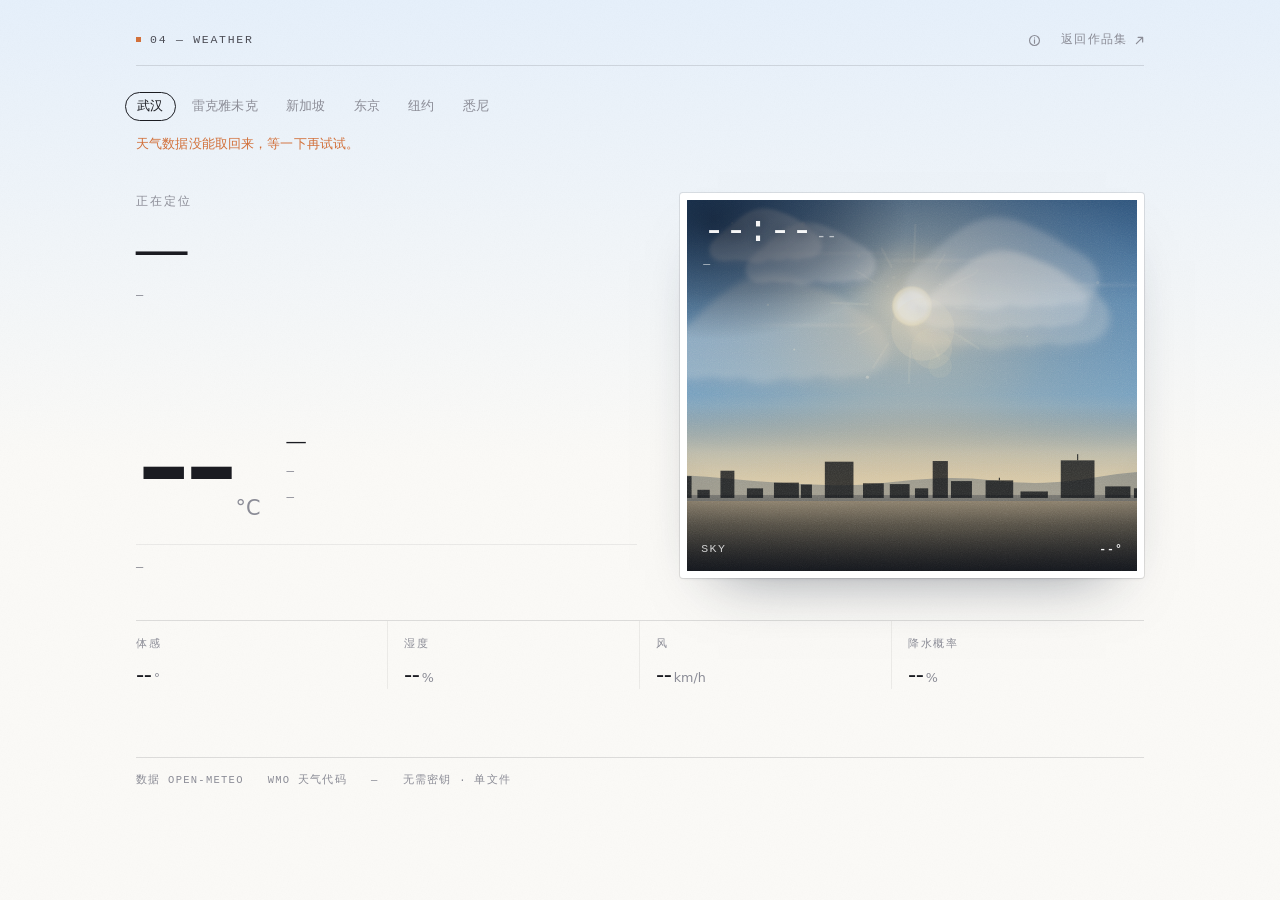
==== commit f56f3e66: "weather: 重做为「一日的天空」——可拖动的时间轴 - 新增 24 小时时间轴：拖动看这一天从黎明到深夜，画面/温度/体感/湿度/降水概率全联动 - 时间轴背景是当天逐小时温度曲线，昼夜区间用淡" ====
--- a/weather/index.html
+++ b/weather/index.html
@@ -94,95 +94,176 @@
 .chrome__back svg{ transition:transform .25s ease; }
 .chrome__back:hover svg{ transform:translate(2px,-2px); }
 
-/* ---------- 搜索 ---------- */
-.finder-wrap{ position:relative; z-index:30; }
-.finder{
-  display:flex; align-items:flex-end; gap:0;
-  margin-top:clamp(22px,3.4vw,34px);
-  border-bottom:1px solid var(--ink);
-  padding-bottom:9px;
-}
-.finder__k{
-  font-family:var(--mono); font-size:11px; letter-spacing:.16em;
+.chrome__tools{ display:flex; align-items:center; gap:14px; }
+.chrome__i{
+  display:grid; place-items:center;
+  width:24px; height:24px; padding:0;
+  border:1px solid transparent; border-radius:50%;
+  background:transparent; color:var(--ink-3);
+  cursor:pointer;
+  transition:color .2s ease, border-color .2s ease;
+}
+.chrome__i:hover{ color:var(--ink); border-color:var(--line); }
+
+/* ---------- 城市切换 ---------- */
+.cities{
+  display:flex; flex-wrap:wrap; gap:4px;
+  margin-top:clamp(18px,2.4vw,26px);
+  margin-left:-11px;
+}
+.city-btn{
+  border:1px solid transparent;
+  background:transparent;
+  padding:5px 11px; border-radius:999px;
+  font-family:var(--sans); font-size:12.5px; color:var(--ink-3);
+  cursor:pointer; letter-spacing:.02em;
+  transition:color .2s ease, border-color .2s ease;
+}
+.city-btn:hover{ color:var(--ink); border-color:var(--line); }
+.city-btn[aria-current="true"]{
+  color:var(--ink); border-color:var(--ink);
+}
+
+/* ---------- 时间轴 ---------- */
+.timeline{
+  margin-top:clamp(30px,4.4vw,52px);
+  padding-top:clamp(16px,2.2vw,22px);
+  border-top:1px solid var(--line);
+}
+.timeline[hidden]{ display:none; }
+.tl__head{
+  display:flex; align-items:baseline; justify-content:space-between; gap:16px;
+}
+.tl__title{
+  margin:0;
+  font-family:var(--mono); font-size:11.5px; font-weight:500;
+  letter-spacing:.16em; text-transform:uppercase; color:var(--ink-2);
+}
+.tl__reset{
+  border:1px solid var(--line); background:transparent;
+  font-family:var(--sans); font-size:11.5px; color:var(--ink-2);
+  padding:4px 12px; border-radius:999px; cursor:pointer;
+  transition:background .2s ease, color .2s ease, border-color .2s ease;
+}
+.tl__reset:hover{ background:var(--ink); color:var(--paper); border-color:var(--ink); }
+.tl__reset[hidden]{ display:none; }
+
+.tl__track{
+  position:relative;
+  height:96px;
+  margin-top:14px;
+  cursor:ew-resize;
+  touch-action:none;
+  color:var(--ink);
+  outline:none;
+  user-select:none;
+}
+.tl__track:focus-visible{ outline:1.5px solid var(--ink); outline-offset:8px; }
+.tl__curve{
+  position:absolute; left:0; right:0; bottom:26px;
+  width:100%; height:66px;
+  overflow:visible;
+  pointer-events:none;
+}
+.tl__ticks{
+  position:absolute; left:0; right:0; bottom:0;
+  height:15px; pointer-events:none;
+}
+.tl__ticks span{
+  position:absolute; transform:translateX(-50%);
+  font-family:var(--mono); font-size:10px; letter-spacing:.08em;
+  color:var(--ink-3); white-space:nowrap;
+}
+.tl__ticks span:first-child{ transform:none; }
+.tl__ticks span:last-child{ transform:translateX(-100%); }
+
+.tl__cursor{
+  position:absolute; top:6px; bottom:24px;
+  width:1px; background:var(--ink);
+  transform:translateX(-.5px);
+  pointer-events:none;
+  will-change:left;
+}
+.tl__cursor span{
+  position:absolute; left:50%; top:0;
+  width:7px; height:7px; background:var(--ember);
+  transform:translate(-50%,-50%) rotate(45deg);
+}
+
+.tl__readout{
+  display:flex; align-items:baseline; gap:18px;
+  margin-top:4px;
+  font-family:var(--mono); font-size:12px; letter-spacing:.06em;
+  color:var(--ink-3);
+}
+.tl__time{
+  font-size:15px; color:var(--ink); letter-spacing:.02em;
+  font-variant-numeric:tabular-nums;
+}
+.tl__temp{ font-variant-numeric:tabular-nums; }
+.tl__hint{
+  margin-left:auto; font-size:11px; letter-spacing:.1em;
+  transition:opacity .35s ease;
+}
+.tl__hint.is-gone{ opacity:0; }
+
+/* ---------- 关于这一页 ---------- */
+.about{
+  position:fixed; inset:0; z-index:9000;
+  display:grid; place-items:center;
+  padding:24px;
+  background:rgba(12,16,24,.40);
+  animation:fade .28s ease both;
+}
+.about[hidden]{ display:none; }
+@keyframes fade{ from{ opacity:0; } }
+.about__panel{
+  position:relative;
+  width:min(560px,100%);
+  max-height:86vh; overflow:auto;
+  background:var(--paper);
+  border:1px solid var(--line);
+  padding:clamp(24px,4vw,38px);
+  box-shadow:0 34px 90px -46px rgba(10,18,32,.7);
+}
+.about__close{
+  position:absolute; top:12px; right:12px;
+  width:28px; height:28px; padding:0;
+  border:1px solid var(--line); background:transparent;
+  font-size:11px; color:var(--ink-3); cursor:pointer;
+  transition:color .2s ease, border-color .2s ease;
+}
+.about__close:hover{ color:var(--ink); border-color:var(--ink); }
+.about__kicker{
+  margin:0 0 12px;
+  font-family:var(--mono); font-size:10.5px; letter-spacing:.18em;
   text-transform:uppercase; color:var(--ink-3);
-  padding-bottom:7px; margin-right:16px; white-space:nowrap;
-}
-.finder input{
-  flex:1 1 auto; min-width:0;
-  border:0; background:transparent; padding:5px 2px;
-  font-family:var(--sans); font-size:16px; color:var(--ink);
-  outline:none; appearance:none;
-}
-.finder input::placeholder{ color:var(--ink-3); }
-.finder input::-webkit-search-cancel-button{ -webkit-appearance:none; }
-
-.finder__go,
-.finder__geo{
-  border:1px solid var(--line);
-  background:transparent; color:var(--ink-2);
-  font-family:var(--sans); font-size:12.5px;
-  cursor:pointer;
-  transition:background .2s ease, color .2s ease, border-color .2s ease;
-}
-.finder__go{
-  padding:8px 20px; border-radius:999px; margin-left:18px;
-  letter-spacing:.06em;
-}
-.finder__go:hover{ background:var(--ink); color:var(--paper); border-color:var(--ink); }
-.finder__geo{
-  display:grid; place-items:center;
-  width:36px; height:36px; padding:0; margin-left:8px; border-radius:50%;
-}
-.finder__geo:hover{ border-color:var(--ink); color:var(--ink); }
-.finder__geo.is-busy{ color:var(--ember); border-color:var(--ember); animation:pulse 1.4s ease-in-out infinite; }
-@keyframes pulse{ 50%{ opacity:.45; } }
-
-/* ---------- 建议下拉 ---------- */
-.suggest{
-  display:none;
-  position:absolute;
-  top:calc(100% + 8px); left:0;
-  width:min(600px,100%);
-  border:1px solid var(--line);
-  background:var(--paper);
-  box-shadow:0 14px 34px -18px rgba(22,21,15,.35);
-  z-index:60;
-}
-.suggest.is-open{ display:block; }
-.suggest button{
-  display:flex; align-items:baseline; justify-content:space-between; gap:14px;
-  width:100%; text-align:left; padding:11px 16px;
-  font:inherit; font-size:14px; color:var(--ink);
-  background:transparent; border:0; cursor:pointer;
-  border-bottom:1px solid var(--line-2);
-  transition:background .16s ease;
-}
-.suggest button:last-child{ border-bottom:0; }
-.suggest button:hover{ background:var(--paper-2); }
-.suggest small{
-  font-family:var(--mono); font-size:10.5px; letter-spacing:.08em;
-  color:var(--ink-3); white-space:nowrap;
-}
-
-/* ---------- 收藏 ---------- */
-.chips{ display:flex; flex-wrap:wrap; gap:7px; margin-top:14px; }
-.chip{
-  display:inline-flex; align-items:center; gap:7px;
-  padding:6px 13px; border-radius:999px;
-  border:1px solid var(--line);
-  font-size:12.5px; color:var(--ink-2);
-  background:transparent; cursor:pointer;
-  letter-spacing:.01em;
-  transition:background .18s ease, color .18s ease, border-color .18s ease;
-}
-.chip:hover{ background:var(--ink); color:var(--paper); border-color:var(--ink); }
-.chip__x{
-  font-family:var(--mono); font-size:10px; opacity:.45;
-  transition:opacity .18s ease, color .18s ease;
-  padding:0 1px;
-}
-.chip:hover .chip__x{ opacity:.85; }
-.chip__x:hover{ color:#e08a70; }
+}
+.about__title{
+  margin:0 0 16px;
+  font-family:var(--serif); font-size:clamp(1.4rem,2.6vw,1.9rem);
+  font-weight:600; letter-spacing:-.012em;
+}
+.about__lead{
+  margin:0 0 24px;
+  font-size:13.5px; line-height:1.9; color:var(--ink-2);
+}
+.about__list{ margin:0; display:grid; gap:15px; }
+.about__list div{ display:grid; grid-template-columns:54px 1fr; gap:14px; align-items:baseline; }
+.about__list dt{
+  font-family:var(--mono); font-size:10px; letter-spacing:.14em;
+  text-transform:uppercase; color:var(--ink-3);
+}
+.about__list dd{ margin:0; font-size:12.5px; line-height:1.8; color:var(--ink-2); }
+.about__list code{
+  font-family:var(--mono); font-size:11px;
+  background:var(--paper-2); padding:1px 4px;
+}
+.about__foot{
+  margin:24px 0 0;
+  font-family:var(--mono); font-size:10.5px; letter-spacing:.12em;
+  color:var(--ink-3);
+}
 
 /* ---------- 状态行 ---------- */
 .status{
@@ -461,7 +542,7 @@
 }
 .day__icon{
   display:grid; place-items:center;
-  height:32px; margin:9px 0 8px;
+  height:36px; margin:9px 0 8px;
   color:var(--ink-2);
 }
 .day__pop{
@@ -566,29 +647,20 @@
 
   <header class="chrome">
     <span class="chrome__id">04 — Weather</span>
-    <a class="chrome__back" href="../index.html">
-      <span>返回作品集</span>
-      <svg width="9" height="9" viewBox="0 0 10 10" fill="none" stroke="currentColor" stroke-width="1.3" stroke-linecap="round" stroke-linejoin="round" aria-hidden="true"><path d="M1.5 8.5 8.5 1.5M3.4 1.5H8.5v5.1"/></svg>
-    </a>
-  </header>
-
-  <div class="finder-wrap">
-    <form class="finder" id="finder" autocomplete="off" novalidate>
-      <label class="finder__k" for="cityInput">城市</label>
-      <input id="cityInput" type="search" placeholder="武汉 / Tokyo / Reykjavík" aria-label="输入城市名" spellcheck="false" />
-      <button class="finder__go" type="submit">查询</button>
-      <button class="finder__geo" type="button" id="locateBtn" title="使用当前位置" aria-label="使用当前位置">
-        <svg width="15" height="15" viewBox="0 0 16 16" fill="none" stroke="currentColor" stroke-width="1.25" aria-hidden="true">
-          <circle cx="8" cy="8" r="2.4"/>
-          <path d="M8 1v2.2M8 12.8V15M1 8h2.2M12.8 8H15" stroke-linecap="round"/>
+    <div class="chrome__tools">
+      <button type="button" class="chrome__i" id="aboutBtn" aria-label="关于这一页" title="关于这一页">
+        <svg width="13" height="13" viewBox="0 0 16 16" fill="none" stroke="currentColor" stroke-width="1.4" aria-hidden="true">
+          <circle cx="8" cy="8" r="6.1"/><path d="M8 7.1v4.3M8 4.8v.15" stroke-linecap="round"/>
         </svg>
       </button>
-    </form>
-
-    <div class="suggest" id="suggest" role="listbox" aria-label="城市候选"></div>
-  </div>
-
-  <div class="chips" id="chips"></div>
+      <a class="chrome__back" href="../index.html">
+        <span>返回作品集</span>
+        <svg width="9" height="9" viewBox="0 0 10 10" fill="none" stroke="currentColor" stroke-width="1.3" stroke-linecap="round" stroke-linejoin="round" aria-hidden="true"><path d="M1.5 8.5 8.5 1.5M3.4 1.5H8.5v5.1"/></svg>
+      </a>
+    </div>
+  </header>
+
+  <nav class="cities" id="cities" aria-label="切换城市"></nav>
   <p class="status" id="status" role="status" aria-live="polite"></p>
 
   <section class="hero" id="hero">
@@ -631,6 +703,26 @@
     </figure>
   </section>
 
+  <section class="timeline" id="timeline" hidden>
+    <div class="tl__head">
+      <h2 class="tl__title">这一天的天空</h2>
+      <button type="button" class="tl__reset" id="tlReset" hidden>回到此刻</button>
+    </div>
+
+    <div class="tl__track" id="tlTrack" role="slider" tabindex="0"
+         aria-label="拖动查看当天任意时刻" aria-valuemin="0" aria-valuemax="24" aria-valuenow="12">
+      <svg class="tl__curve" id="tlCurve" viewBox="0 0 100 100" preserveAspectRatio="none" aria-hidden="true"></svg>
+      <div class="tl__ticks" id="tlTicks" aria-hidden="true"></div>
+      <div class="tl__cursor" id="tlCursor" aria-hidden="true"><span></span></div>
+    </div>
+
+    <div class="tl__readout">
+      <span class="tl__time" id="tlTime">--:--</span>
+      <span class="tl__temp" id="tlTemp">--°</span>
+      <span class="tl__hint" id="tlHint">拖动，看这一天的光</span>
+    </div>
+  </section>
+
   <section class="metrics" id="metrics" aria-label="当前气象指标">
     <div class="metric"><span class="metric__k">体感</span><b class="metric__v" id="mFeel">--<small>°</small></b></div>
     <div class="metric"><span class="metric__k">湿度</span><b class="metric__v" id="mHum">--<small>%</small></b></div>
@@ -658,6 +750,45 @@
 
 </main>
 
+<div class="about" id="about" hidden>
+  <div class="about__panel" role="dialog" aria-modal="true" aria-labelledby="aboutTitle">
+    <button type="button" class="about__close" id="aboutClose" aria-label="关闭">✕</button>
+    <p class="about__kicker">关于这一页</p>
+    <h2 class="about__title" id="aboutTitle">一块程序化的天空</h2>
+
+    <p class="about__lead">
+      这个页面里没有一张图片。云、光、雨、雪、夜色，全部是 Canvas 2D
+      逐帧画出来的；太阳的高度角由当地真实的日出日落时间推算。
+      拖动下方的时间轴，你能看见这一天从黎明到深夜的每一刻。
+    </p>
+
+    <dl class="about__list">
+      <div>
+        <dt>渲染</dt>
+        <dd>Canvas 2D 程序化绘制，7 种天气 × 昼夜。云与雪的贴图预先离屏渲染好，主循环里只剩 <code>drawImage</code>。</dd>
+      </div>
+      <div>
+        <dt>光照</dt>
+        <dd>天空的三段渐变色、太阳光晕、地平线暖光都由太阳高度角驱动；拖动时间轴时是连续变化的，不是切换贴图。</dd>
+      </div>
+      <div>
+        <dt>数据</dt>
+        <dd>Open-Meteo 免密钥接口，逐小时温度、天气代码、降水概率驱动画面与读数，拖动时按小时插值。</dd>
+      </div>
+      <div>
+        <dt>克制</dt>
+        <dd>系统开启「减少动态效果」时天空降到 12% 速度而非停死；页面不可见时暂停动画循环；<code>prefers-reduced-motion</code> 下入场动画整段关闭，内容直接可见。</dd>
+      </div>
+      <div>
+        <dt>体积</dt>
+        <dd>单文件、零依赖、零构建。没有框架，没有 CDN，没有字体下载。</dd>
+      </div>
+    </dl>
+
+    <p class="about__foot">← 拖动那条时间轴试试</p>
+  </div>
+</div>
+
 <script>
 /* ============================================================
    天气 · 04
@@ -667,9 +798,7 @@
 (() => {
 "use strict";
 
-const GEO_URL = "https://geocoding-api.open-meteo.com/v1/search";
 const WX_URL  = "https://api.open-meteo.com/v1/forecast";
-const FAV_KEY = "vibe_weather_favs_v2";
 const REDUCED = window.matchMedia("(prefers-reduced-motion: reduce)").matches;
 
 /* ---------------- WMO 代码 ---------------- */
@@ -1336,12 +1465,8 @@
 const $ = (id) => document.getElementById(id);
 
 const el = {
-  form: $("finder"),
-  input: $("cityInput"),
-  suggest: $("suggest"),
-  chips: $("chips"),
   status: $("status"),
-  heroBody: $("heroBody"),
+  cities: $("cities"),
   kicker: $("cityKicker"),
   city: $("cityName"),
   temp: $("curTemp"),
@@ -1363,14 +1488,40 @@
   chartPlot: $("chartPlot"),
   chartDays: $("chartDays"),
   coord: $("colophonCoord"),
+  timeline: $("timeline"),
+  tlTrack: $("tlTrack"),
+  tlCurve: $("tlCurve"),
+  tlTicks: $("tlTicks"),
+  tlCursor: $("tlCursor"),
+  tlTime: $("tlTime"),
+  tlTemp: $("tlTemp"),
+  tlHint: $("tlHint"),
+  tlReset: $("tlReset"),
+  about: $("about"),
+  aboutBtn: $("aboutBtn"),
+  aboutClose: $("aboutClose"),
 };
 
 const sky = new SkyView($("skyCanvas"));
 
-let favorites = [];
+/* 预设城市：故意挑天气/时区差异大的，保证访客切几下就能看到不同的天空 */
+const CITIES = [
+  { name: "武汉",       admin1: "湖北",       country: "中国",       latitude: 30.58,  longitude: 114.27 },
+  { name: "雷克雅未克", admin1: "首都区",     country: "冰岛",       latitude: 64.15,  longitude: -21.94 },
+  { name: "新加坡",     admin1: "",           country: "新加坡",     latitude: 1.35,   longitude: 103.82 },
+  { name: "东京",       admin1: "东京都",     country: "日本",       latitude: 35.68,  longitude: 139.69 },
+  { name: "纽约",       admin1: "纽约州",     country: "美国",       latitude: 40.71,  longitude: -74.01 },
+  { name: "悉尼",       admin1: "新南威尔士州", country: "澳大利亚", latitude: -33.87, longitude: 151.21 },
+];
+
 let activePlace = null;
-let suggestTimer = null;
 let reqToken = 0;
+
+/* 一天的逐小时数据 + 时间轴状态 */
+let H = null;          // { temp[], feels[], hum[], wind[], pop[], code[], sunriseH, sunsetH }
+let nowFrac = 0;       // 此刻是当天第几小时（0–24）
+let dragFrac = null;   // 拖动位置；null = 跟随此刻
+let dragging = false;
 
 /* ---------------- 状态行 ---------------- */
 function say(text, kind){
@@ -1383,89 +1534,53 @@
 }
 function sayClear(){ el.status.className = "status"; el.status.textContent = ""; }
 
-/* ---------------- 地理编码 ---------------- */
-async function geocode(name){
-  const url = GEO_URL + "?name=" + encodeURIComponent(name) +
-              "&count=6&language=zh&format=json";
-  const res = await fetch(url);
-  if (!res.ok) throw new Error("geo");
-  const data = await res.json();
-  return data.results || [];
-}
-
-function placeLabel(p){
-  return [p.admin1, p.country].filter(Boolean).join(" · ");
-}
-
-function renderSuggest(list){
-  el.suggest.innerHTML = "";
-  if (!list.length){ el.suggest.classList.remove("is-open"); return; }
-  for (const p of list){
+/* ---------------- 城市切换 ---------------- */
+function renderCities(){
+  el.cities.innerHTML = "";
+  for (const c of CITIES){
     const b = document.createElement("button");
     b.type = "button";
-    b.setAttribute("role", "option");
-    const meta = placeLabel(p);
-    b.innerHTML = `<span>${p.name}</span>${meta ? `<small>${meta}</small>` : ""}`;
+    b.className = "city-btn";
+    b.textContent = c.name;
+    b.setAttribute("aria-current", String(!!activePlace && activePlace.name === c.name));
     b.addEventListener("click", () => {
-      el.suggest.classList.remove("is-open");
-      el.input.value = "";
-      loadWeather(p);
+      if (activePlace && activePlace.name === c.name) return;
+      loadWeather(c);
     });
-    el.suggest.appendChild(b);
-  }
-  el.suggest.classList.add("is-open");
-}
-
-el.input.addEventListener("input", () => {
-  const val = el.input.value.trim();
-  clearTimeout(suggestTimer);
-  if (!val){ el.suggest.classList.remove("is-open"); return; }
-  suggestTimer = setTimeout(async () => {
-    try { renderSuggest(await geocode(val)); }
-    catch (e) { /* 输入抖动忽略 */ }
-  }, 380);
-});
-
-document.addEventListener("click", (e) => {
-  if (!el.suggest.contains(e.target) && e.target !== el.input){
-    el.suggest.classList.remove("is-open");
-  }
-});
-
-el.form.addEventListener("submit", (e) => { e.preventDefault(); doSearch(); });
-
-el.input.addEventListener("keydown", (e) => {
-  if (e.key === "Enter"){ e.preventDefault(); doSearch(); }
-  if (e.key === "Escape"){ el.suggest.classList.remove("is-open"); el.input.blur(); }
-});
-
-async function doSearch(){
-  const name = el.input.value.trim();
-  if (!name) return;
-  el.suggest.classList.remove("is-open");
-  sayLoading("正在定位");
-  try {
-    const list = await geocode(name);
-    if (!list.length){
-      say(`没找到「${name}」，换个写法，或试试英文名。`, "err");
-      return;
-    }
-    await loadWeather(list[0]);
-  } catch (e){
-    say("搜索请求失败，稍后重试。", "err");
-  }
-}
+    el.cities.appendChild(b);
+  }
+}
+
+/* ---------------- 关于浮层 ---------------- */
+function openAbout(){
+  el.about.hidden = false;
+  document.addEventListener("keydown", aboutKey);
+  el.aboutClose.focus({ preventScroll: true });
+}
+function closeAbout(){
+  el.about.hidden = true;
+  document.removeEventListener("keydown", aboutKey);
+  el.aboutBtn.focus({ preventScroll: true });
+}
+function aboutKey(e){
+  if (e.key === "Escape") closeAbout();
+}
+el.aboutBtn.addEventListener("click", openAbout);
+el.aboutClose.addEventListener("click", closeAbout);
+el.about.addEventListener("click", (e) => { if (e.target === el.about) closeAbout(); });
 
 /* ---------------- 天气 ---------------- */
 async function loadWeather(place){
   activePlace = place;
   const token = ++reqToken;
   sayLoading("正在获取天气");
+  renderCities();
 
   const params = new URLSearchParams({
     latitude: place.latitude,
     longitude: place.longitude,
-    current: "temperature_2m,relative_humidity_2m,apparent_temperature,weather_code,wind_speed_10m,is_day,precipitation",
+    current: "temperature_2m,relative_humidity_2m,apparent_temperature,weather_code,wind_speed_10m,is_day",
+    hourly: "temperature_2m,apparent_temperature,relative_humidity_2m,wind_speed_10m,weather_code,precipitation_probability",
     daily: "weather_code,temperature_2m_max,temperature_2m_min,sunrise,sunset,precipitation_probability_max",
     timezone: "auto",
     forecast_days: "5",
@@ -1480,34 +1595,11 @@
     sayClear();
   } catch (e){
     if (token !== reqToken) return;
-    say("天气数据获取失败，稍后重试。", "err");
-  }
-}
-
-/* ---------------- 太阳位置 ---------------- */
-function sunProgress(timeStr, sunrise, sunset){
-  const now = parseLocal(timeStr);
-  const a = parseLocal(sunrise), b = parseLocal(sunset);
-  if (!now || !a || !b || b <= a) return .5;
-  return clamp01((now - a) / (b - a));
-}
-function nightProgress(timeStr, sunset, sunriseNext){
-  const now = parseLocal(timeStr);
-  const a = parseLocal(sunset), b = parseLocal(sunriseNext);
-  if (!now || !a || !b) return .5;
-  let span = b - a;
-  if (span <= 0) span += 86400000;
-  let d = now - a;
-  if (d < 0) d += 86400000;
-  return clamp01(d / span);
-}
-/* 解析 Open-Meteo 返回的本地时间字符串，避免浏览器时区造成偏移 */
-function parseLocal(s){
-  if (!s) return null;
-  const m = String(s).match(/^(\d{4})-(\d{2})-(\d{2})T(\d{2}):(\d{2})/);
-  if (!m) return null;
-  return new Date(+m[1], +m[2] - 1, +m[3], +m[4], +m[5]).getTime();
-}
+    say("天气数据没能取回来，等一下再试试。", "err");
+  }
+}
+
+/* ---------------- 时间格式 ---------------- */
 function hhmm(s){
   const m = String(s || "").match(/T(\d{2}):(\d{2})/);
   return m ? m[1] + ":" + m[2] : "--:--";
@@ -1539,6 +1631,8 @@
 }
 
 function tickClock(){
+  if (dragFrac != null) return;   // 正在拖时间轴：画面和时钟交给拖动逻辑，别覆盖
+
   const now = new Date();
   let hh, mm, ss, dateStr, resolved = false;
 
@@ -1576,33 +1670,37 @@
   el.skyHHMM.textContent = hh + ":" + mm;
   el.skySS.textContent = ss;
   el.skyDate.textContent = dateStr;
+
+  /* 实时模式下让画面随时间缓慢推移（每分钟才重算一次，避免白耗电） */
+  if (dragFrac == null){
+    const nf = localNowFrac(clockOffsetMs / 1000);
+    if (Math.abs(nf - nowFrac) * 60 >= 1){
+      nowFrac = nf;
+      applyMoment(nowFrac);
+    }
+  }
 }
 
 /* ---------------- 渲染 ---------------- */
 function render(place, data){
   const cur = data.current || {};
   const daily = data.daily || {};
-  const [desc, scene] = wmo(cur.weather_code);
-
-  /* 文字 */
-  const sub = [place.admin1, place.country].filter(Boolean).join(" · ");
-  el.kicker.textContent = sub || (place.latitude != null ? "当前坐标" : "地点");
+
+  /* 城市与日期 */
   el.city.textContent = place.name;
-
-  el.stamp.textContent = dayStamp(cur.time);
-
-  el.desc.textContent = desc;
-  el.temp.innerHTML = (() => {
-    const t = round(cur.temperature_2m);
-    return t.startsWith("−") ? `<span class="neg">−</span>${t.slice(1)}` : t;
-  })();
-
-  /* 指标 */
-  const pop0 = (daily.precipitation_probability_max || [])[0];
-  el.mFeel.innerHTML = round(cur.apparent_temperature) + "<small>°</small>";
-  el.mHum.innerHTML  = round(cur.relative_humidity_2m) + "<small>%</small>";
-  el.mWind.innerHTML = round(cur.wind_speed_10m) + "<small>km/h</small>";
-  el.mPop.innerHTML  = (pop0 == null ? "--" : pop0) + "<small>%</small>";
+  el.kicker.textContent = [place.admin1, place.country].filter(Boolean).join(" · ") || "当前坐标";
+  el.stamp.textContent = dayStamp((daily.time || [])[0] || cur.time);
+
+  if (place.latitude != null){
+    const lat = Math.abs(place.latitude).toFixed(2) + "°" + (place.latitude >= 0 ? "N" : "S");
+    const lon = Math.abs(place.longitude).toFixed(2) + "°" + (place.longitude >= 0 ? "E" : "W");
+    el.coord.textContent = lat + " " + lon;
+  } else {
+    el.coord.textContent = "坐标未知";
+  }
+
+  /* 打包今天这一天的逐小时数据 */
+  H = buildDay(data);
 
   /* 今日 / 明天的温度区间 + 日出日落 */
   const hi = daily.temperature_2m_max || [];
@@ -1613,35 +1711,238 @@
     `日出 <b>${hhmm((daily.sunrise || [])[0])}</b>` +
     `　日落 <b>${hhmm((daily.sunset || [])[0])}</b>`;
 
-  /* 天空窗 */
-  const isDay = cur.is_day === 1 || cur.is_day === true;
-  const sunrise = (daily.sunrise || [])[0];
-  const sunset  = (daily.sunset  || [])[0];
-  const sunriseNext = (daily.sunrise || [])[1] || sunrise;
-  const p = isDay
-    ? sunProgress(cur.time, sunrise, sunset)
-    : nightProgress(cur.time, sunset, sunriseNext);
-
-  sky.setScene(scene, !isDay, p, cur.wind_speed_10m || 16);
+  /* 五天 */
+  renderOutlook(daily);
+
+  /* 城市栏 */
+  renderCities();
+
+  /* 时钟 + 时间轴 */
   startClock(data.timezone, data.utc_offset_seconds);
-  el.skyCap.textContent = desc + " · " + (isDay ? "日" : "夜");
-  el.skyCapTemp.textContent = round(cur.temperature_2m) + "°";
-
-  /* 坐标 */
-  if (place.latitude != null){
-    const lat = Math.abs(place.latitude).toFixed(2) + "°" + (place.latitude >= 0 ? "N" : "S");
-    const lon = Math.abs(place.longitude).toFixed(2) + "°" + (place.longitude >= 0 ? "E" : "W");
-    el.coord.textContent = lat + " " + lon;
-  } else {
-    el.coord.textContent = "坐标未知";
-  }
-
-  /* 预报 */
-  renderOutlook(daily);
-
-  /* 收藏 */
-  renderChips();
-}
+  nowFrac = localNowFrac(clockOffsetMs / 1000);
+  dragFrac = null;
+  dragging = false;
+  el.tlReset.hidden = true;
+  el.tlHint.classList.remove("is-gone");
+  renderTimeline();
+
+  applyMoment(nowFrac);
+  el.timeline.hidden = false;
+}
+
+/* ---------------- 一天的数据 ---------------- */
+function hourOf(iso){
+  const m = String(iso || "").match(/T(\d{2}):(\d{2})/);
+  return m ? (+m[1]) + (+m[2]) / 60 : null;
+}
+
+function localNowFrac(offsetSec){
+  const t = new Date(Date.now() + (Number(offsetSec) || 0) * 1000);
+  return t.getUTCHours() + t.getUTCMinutes() / 60;
+}
+
+function buildDay(data){
+  const h = data.hourly || {};
+  const daily = data.daily || {};
+  const times = h.time || [];
+  if (!times.length) return null;
+
+  const dayKey = (daily.time && daily.time[0]) || String(times[0]).slice(0, 10);
+  let start = times.findIndex((t) => String(t).slice(0, 10) === dayKey);
+  if (start < 0) start = 0;
+
+  const pick = (arr, n) => {
+    const out = [];
+    for (let i = 0; i < n; i++){
+      const v = (arr || [])[start + i];
+      out.push(v == null ? null : v);
+    }
+    return out;
+  };
+
+  return {
+    temp:  pick(h.temperature_2m, 25),
+    feels: pick(h.apparent_temperature, 25),
+    hum:   pick(h.relative_humidity_2m, 25),
+    wind:  pick(h.wind_speed_10m, 25),
+    pop:   pick(h.precipitation_probability, 25),
+    code:  pick(h.weather_code, 25),
+    sunriseH: hourOf((daily.sunrise || [])[0]),
+    sunsetH:  hourOf((daily.sunset  || [])[0]),
+  };
+}
+
+function sampleHour(arr, t, asInt){
+  if (!arr || !arr.length) return null;
+  const n = arr.length;
+  const x = Math.max(0, Math.min(n - 1, t));
+  const i = Math.min(n - 2, Math.floor(x));
+  const f = x - i;
+  const a = arr[i], b = arr[i + 1];
+  if (asInt) return a == null ? b : a;
+  if (a == null) return b;
+  if (b == null) return a;
+  return a + (b - a) * f;
+}
+
+/* t = 当天第几小时（0–24），返回太阳状态 */
+function sunAt(t){
+  const sr = H && H.sunriseH, ss = H && H.sunsetH;
+  if (sr == null || ss == null || ss <= sr) return { night: t < 6 || t > 19, p: .5 };
+  if (t >= sr && t <= ss) return { night: false, p: (t - sr) / (ss - sr) };
+  const nightLen = 24 - ss + sr || 1;
+  const d = t > ss ? t - ss : t + 24 - ss;
+  return { night: true, p: Math.max(0, Math.min(1, d / nightLen)) };
+}
+
+function fmtTemp(v){
+  const t = round(v);
+  return t.startsWith("−") ? `<span class="neg">−</span>${t.slice(1)}` : t;
+}
+
+/* ---------------- 把页面渲染到「某一天中的某一刻」 ---------------- */
+function applyMoment(t){
+  if (!H) return;
+  const tt = Math.max(0, Math.min(24, t));
+
+  const temp  = sampleHour(H.temp, tt);
+  const feels = sampleHour(H.feels, tt);
+  const hum   = sampleHour(H.hum, tt);
+  const wind  = sampleHour(H.wind, tt);
+  const pop   = sampleHour(H.pop, tt);
+  const code  = sampleHour(H.code, tt, true);
+  const [desc, scene] = wmo(code);
+
+  el.temp.innerHTML = fmtTemp(temp);
+  el.desc.textContent = desc;
+  el.mFeel.innerHTML = round(feels) + "<small>°</small>";
+  el.mHum.innerHTML  = round(hum) + "<small>%</small>";
+  el.mWind.innerHTML = round(wind) + "<small>km/h</small>";
+  el.mPop.innerHTML  = (pop == null ? "--" : Math.round(pop)) + "<small>%</small>";
+
+  const sun = sunAt(tt);
+  sky.setScene(scene, sun.night, sun.p, wind || 16);
+  el.skyCap.textContent = desc + " · " + (sun.night ? "夜" : "日");
+  el.skyCapTemp.textContent = round(temp) + "°";
+
+  const whole = Math.floor(tt);
+  const mm = Math.round((tt - whole) * 60) % 60;
+  const label = String(whole % 24).padStart(2, "0") + ":" + String(mm).padStart(2, "0");
+
+  if (dragFrac != null){
+    el.skyHHMM.textContent = label;
+    el.skySS.textContent = "";
+  }
+
+  el.tlTime.textContent = label;
+  el.tlTemp.textContent = round(temp) + "°";
+  el.tlCursor.style.left = (tt / 24 * 100) + "%";
+  el.tlTrack.setAttribute("aria-valuenow", tt.toFixed(1));
+}
+
+/* ---------------- 时间轴：曲线 + 刻度 ---------------- */
+function renderTimeline(){
+  el.tlTicks.innerHTML = [0, 6, 12, 18, 24]
+    .map((h) => `<span style="left:${(h / 24 * 100).toFixed(2)}%">${h}</span>`).join("");
+
+  if (!H || !H.temp) { el.tlCurve.innerHTML = ""; return; }
+  const vals = H.temp.slice(0, 25).filter((v) => v != null);
+  if (!vals.length){ el.tlCurve.innerHTML = ""; return; }
+
+  const lo = Math.min(...vals), hi = Math.max(...vals);
+  const span = (hi - lo) || 1;
+  const yOf = (v) => 86 - ((v - lo) / span) * 74;
+  const xOf = (i) => (i / 24) * 100;
+
+  let d = "";
+  for (let i = 0; i < 25; i++){
+    const v = H.temp[i];
+    if (v == null) continue;
+    d += (d ? " L" : "M") + xOf(i).toFixed(2) + " " + yOf(v).toFixed(2);
+  }
+  if (!d) { el.tlCurve.innerHTML = ""; return; }
+
+  /* 夜间时段：日出前 + 日落后，用极淡的底色标出来 */
+  let bands = "";
+  const sr = H.sunriseH, ss = H.sunsetH;
+  if (sr != null && ss != null && ss > sr){
+    bands =
+      `<rect x="0" y="0" width="${(sr / 24 * 100).toFixed(2)}" height="100" fill="currentColor" opacity=".032"/>` +
+      `<rect x="${(ss / 24 * 100).toFixed(2)}" y="0" width="${(100 - ss / 24 * 100).toFixed(2)}" height="100" fill="currentColor" opacity=".032"/>`;
+  }
+
+  const area = d + ` L100 100 L0 100 Z`;
+
+  el.tlCurve.innerHTML = `
+    <defs>
+      <linearGradient id="tl-fill" x1="0" y1="0" x2="0" y2="1">
+        <stop offset="0" stop-color="currentColor" stop-opacity=".10"/>
+        <stop offset="1" stop-color="currentColor" stop-opacity="0"/>
+      </linearGradient>
+    </defs>
+    ${bands}
+    <path d="${area}" fill="url(#tl-fill)"/>
+    <line x1="0" y1="98" x2="100" y2="98" stroke="currentColor" stroke-opacity=".16"
+          stroke-width="1" vector-effect="non-scaling-stroke"/>
+    <path d="${d}" fill="none" stroke="currentColor" stroke-opacity=".55"
+          stroke-width="1.3" vector-effect="non-scaling-stroke"
+          stroke-linecap="round" stroke-linejoin="round"/>`;
+}
+
+/* ---------------- 时间轴：拖动 ---------------- */
+function fracFromX(clientX){
+  const r = el.tlTrack.getBoundingClientRect();
+  if (!r.width) return 12;
+  return Math.max(0, Math.min(1, (clientX - r.left) / r.width)) * 24;
+}
+
+function setDrag(t){
+  dragFrac = Math.max(0, Math.min(24, t));
+  el.tlReset.hidden = false;
+  el.tlHint.classList.add("is-gone");
+  applyMoment(dragFrac);
+}
+
+function backToNow(){
+  dragFrac = null;
+  dragging = false;
+  el.tlReset.hidden = true;
+  el.tlHint.classList.remove("is-gone");
+  tickClock();
+  applyMoment(nowFrac);
+}
+
+el.tlTrack.addEventListener("pointerdown", (e) => {
+  e.preventDefault();
+  dragging = true;
+  try { el.tlTrack.setPointerCapture(e.pointerId); } catch (err){}
+  setDrag(fracFromX(e.clientX));
+});
+window.addEventListener("pointermove", (e) => {
+  if (!dragging) return;
+  e.preventDefault();
+  setDrag(fracFromX(e.clientX));
+});
+window.addEventListener("pointerup", () => { dragging = false; });
+window.addEventListener("pointercancel", () => { dragging = false; });
+
+el.tlTrack.addEventListener("keydown", (e) => {
+  const base = dragFrac != null ? dragFrac : nowFrac;
+  const step = e.shiftKey ? 1 : .5;
+  if (e.key === "ArrowLeft" || e.key === "ArrowDown"){
+    e.preventDefault(); setDrag(base - step);
+  } else if (e.key === "ArrowRight" || e.key === "ArrowUp"){
+    e.preventDefault(); setDrag(base + step);
+  } else if (e.key === "Home"){
+    e.preventDefault(); setDrag(0);
+  } else if (e.key === "End"){
+    e.preventDefault(); setDrag(24);
+  } else if (e.key === "Escape"){
+    e.preventDefault(); backToNow();
+  }
+});
+
+el.tlReset.addEventListener("click", backToNow);
 
 /* ---------------- 五天图表 ---------------- */
 function renderOutlook(daily){
@@ -1701,7 +2002,7 @@
     return `
       <div class="day">
         <div class="day__name">${name}</div>
-        <div class="day__icon" title="${wmo(codes[i])[0]}">${wxIcon(kind, 21)}</div>
+        <div class="day__icon" title="${wmo(codes[i])[0]}">${wxIcon(kind, 26)}</div>
         <div class="day__pop ${hasPop ? "" : "day__pop--dry"}" title="降水概率">
           ${hasPop ? `<i style="--p:${Math.max(0, Math.min(100, pop))}%"></i>` : ""}${pop == null ? "--" : pop}%
         </div>
@@ -1709,102 +2010,15 @@
   }).join("");
 }
 
-/* ---------------- 收藏 ---------------- */
-function loadFavs(){
-  try { favorites = JSON.parse(localStorage.getItem(FAV_KEY) || "[]"); }
-  catch (e){ favorites = []; }
-  if (!Array.isArray(favorites)) favorites = [];
-  renderChips();
-}
-function saveFavs(){
-  try { localStorage.setItem(FAV_KEY, JSON.stringify(favorites)); } catch (e){}
-}
-function sameSpot(a, b){
-  return a && b &&
-    Math.abs(a.latitude - b.latitude) < .01 &&
-    Math.abs(a.longitude - b.longitude) < .01;
-}
-function renderChips(){
-  el.chips.innerHTML = "";
-  if (activePlace && !favorites.some((f) => sameSpot(f, activePlace))){
-    const add = document.createElement("button");
-    add.type = "button";
-    add.className = "chip";
-    add.innerHTML = `<span>＋ 收藏 ${activePlace.name}</span>`;
-    add.addEventListener("click", () => {
-      favorites.push({
-        name: activePlace.name,
-        latitude: activePlace.latitude,
-        longitude: activePlace.longitude,
-        country: activePlace.country,
-        admin1: activePlace.admin1,
-      });
-      saveFavs();
-      renderChips();
-    });
-    el.chips.appendChild(add);
-  }
-
-  favorites.forEach((f, idx) => {
-    const chip = document.createElement("span");
-    chip.className = "chip";
-    chip.innerHTML = `<span>${f.name}</span><span class="chip__x" title="删除" role="button" tabindex="0">✕</span>`;
-    chip.addEventListener("click", (e) => {
-      if (e.target.classList.contains("chip__x")){
-        favorites.splice(idx, 1);
-        saveFavs();
-        renderChips();
-        return;
-      }
-      loadWeather(f);
-    });
-    chip.addEventListener("keydown", (e) => {
-      if (e.key === "Enter" || e.key === " "){
-        e.preventDefault();
-        loadWeather(f);
-      }
-    });
-    chip.tabIndex = 0;
-    el.chips.appendChild(chip);
-  });
-}
-
-/* ---------------- 定位 ---------------- */
-$("locateBtn").addEventListener("click", () => {
-  if (!navigator.geolocation){
-    say("这个浏览器不支持定位。", "err");
-    return;
-  }
-  sayLoading("正在定位");
-  navigator.geolocation.getCurrentPosition(
-    async (pos) => {
-      const place = {
-        name: "此处",
-        latitude: pos.coords.latitude,
-        longitude: pos.coords.longitude,
-        country: "",
-        admin1: "",
-      };
-      await loadWeather(place);
-    },
-    () => say("定位被拒绝。直接输入城市名就行。", "err"),
-    { timeout: 8000, maximumAge: 300000 }
-  );
-});
-
 /* ---------------- 启动 ---------------- */
-loadFavs();
-say("输入城市名，或使用当前位置。已收藏的城市在下方。");
-
-(async () => {
-  try {
-    const list = await geocode("武汉");
-    if (list.length) await loadWeather(list[0]);
-    else say("输入城市名开始。");
-  } catch (e){
-    say("网络不可用，天气数据可能加载失败。");
-  }
-})();
+renderCities();
+say("选一座城市，或者拖动下面那条时间轴。");
+loadWeather(CITIES[0]);
+
+/* 可以直接用 ?about=1 把技术说明打开（方便对外链接） */
+if (new URLSearchParams(location.search).get("about") === "1"){
+  setTimeout(openAbout, 600);
+}
 
 })();
 </script>
